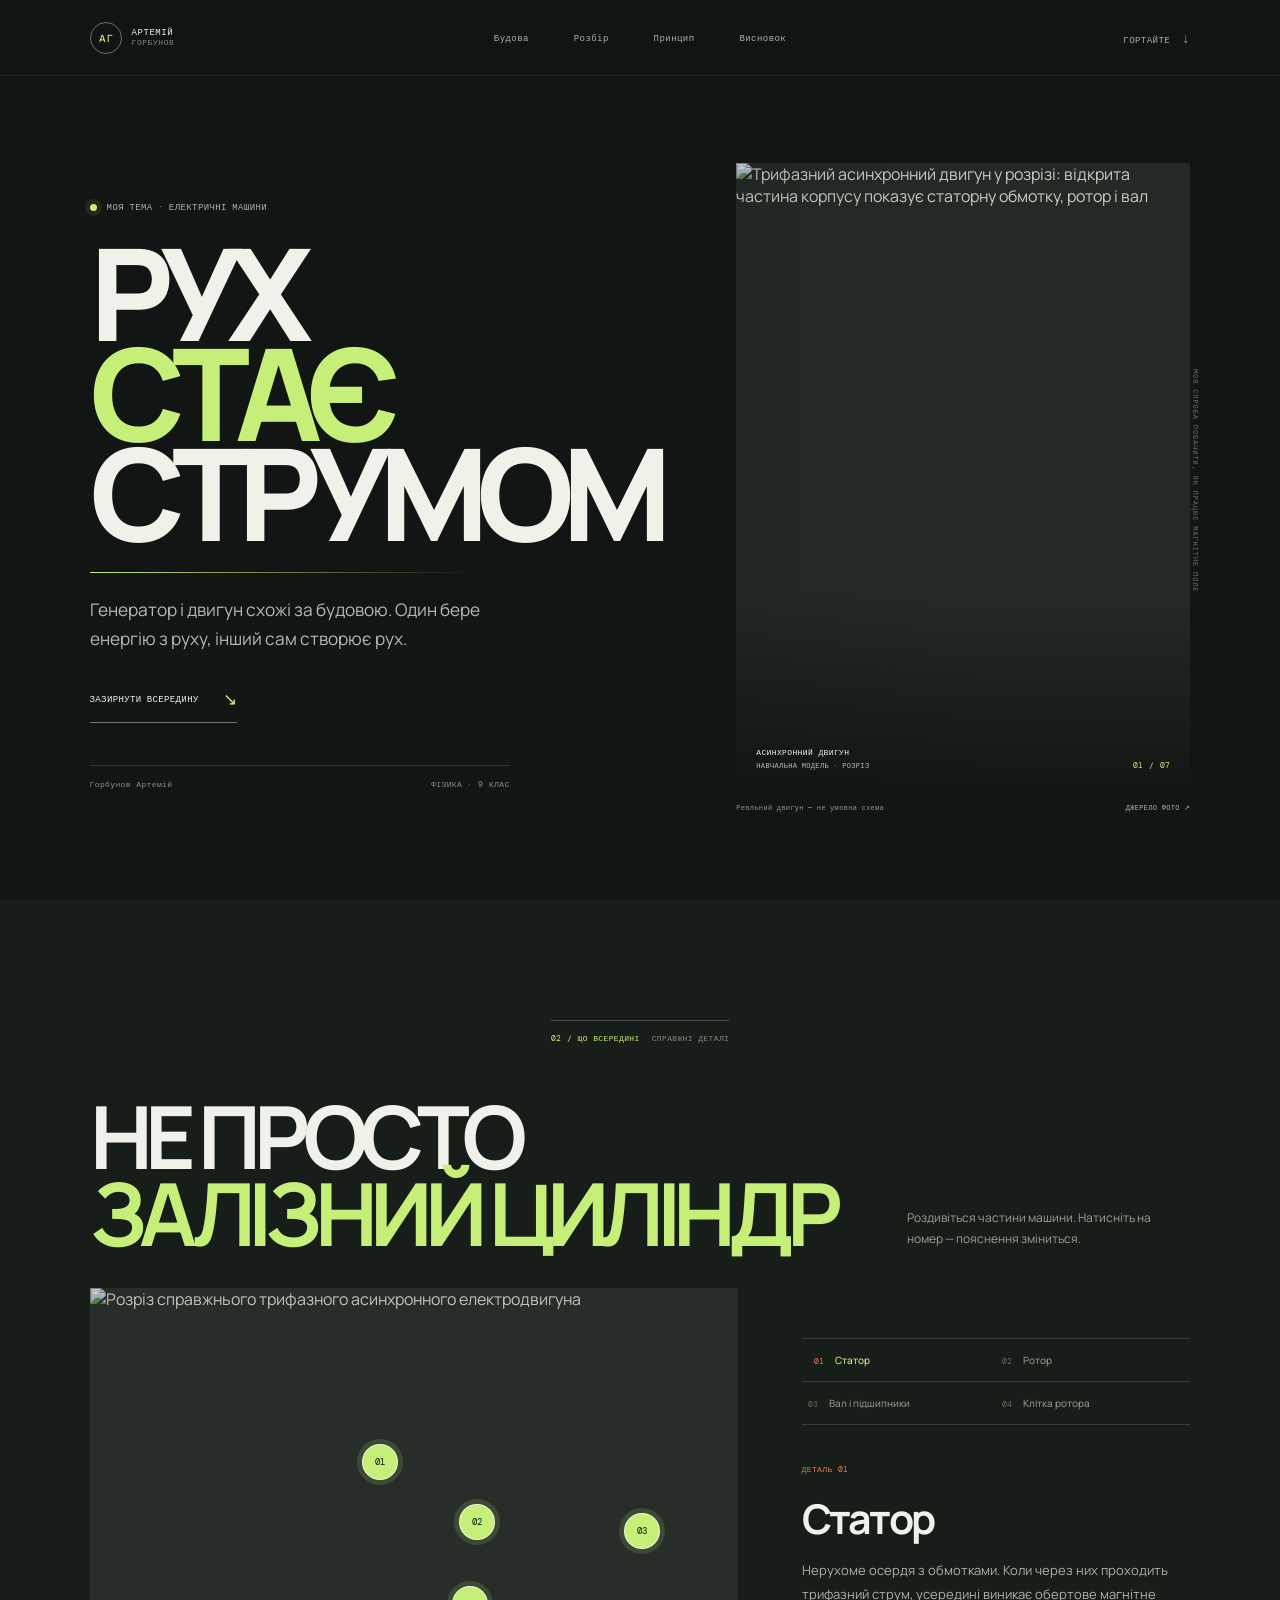
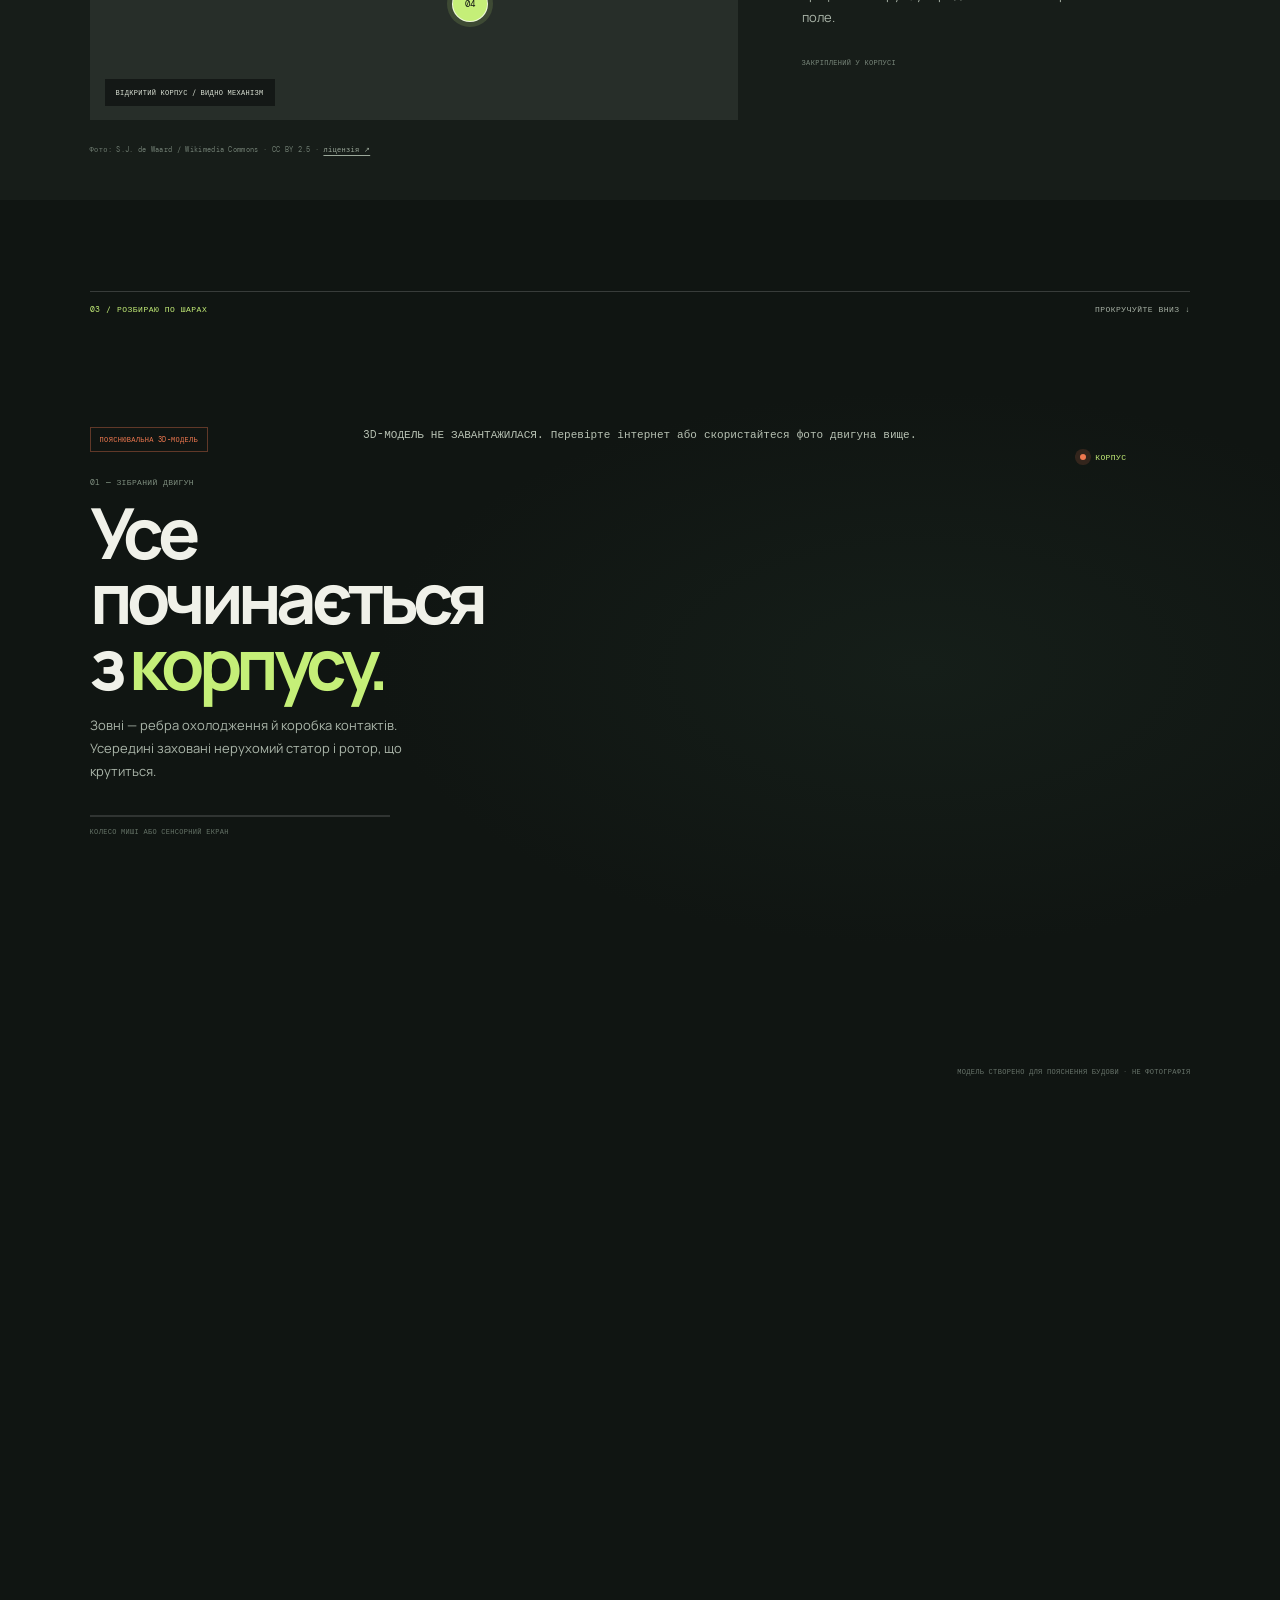
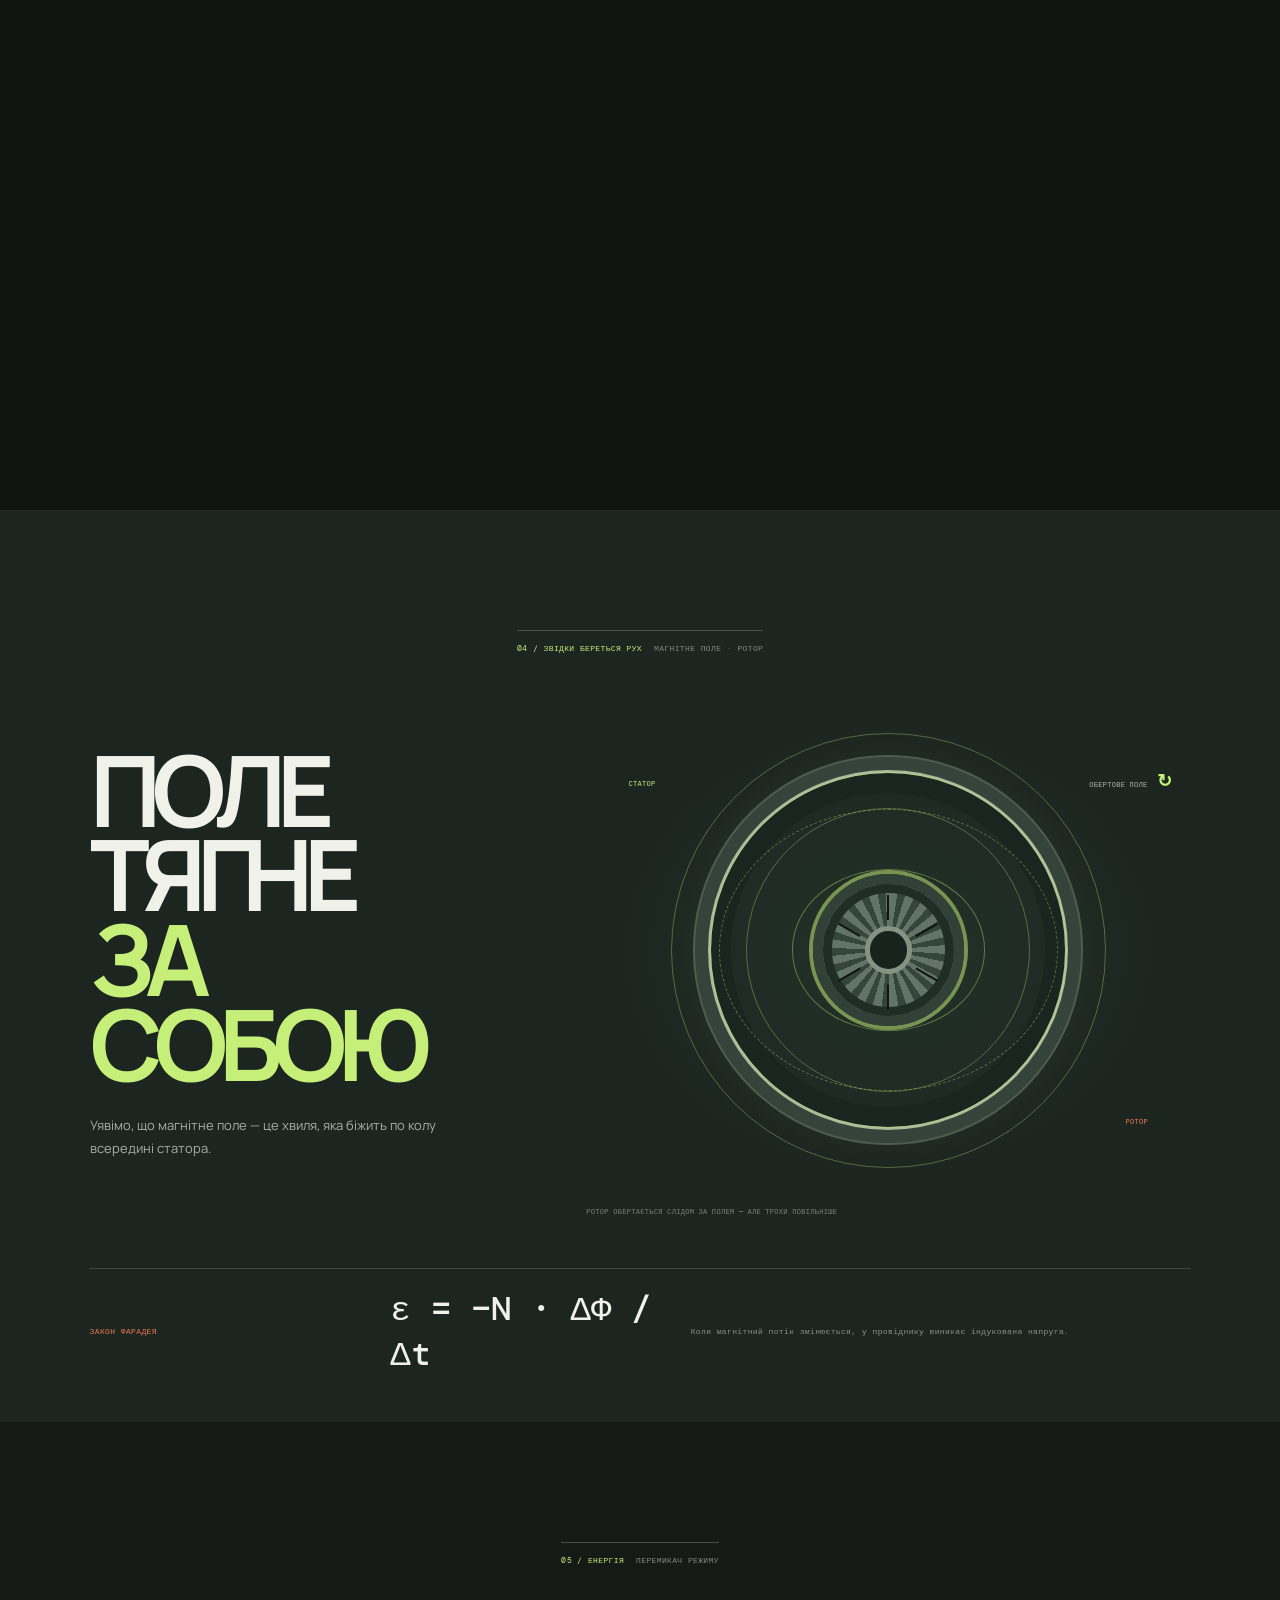
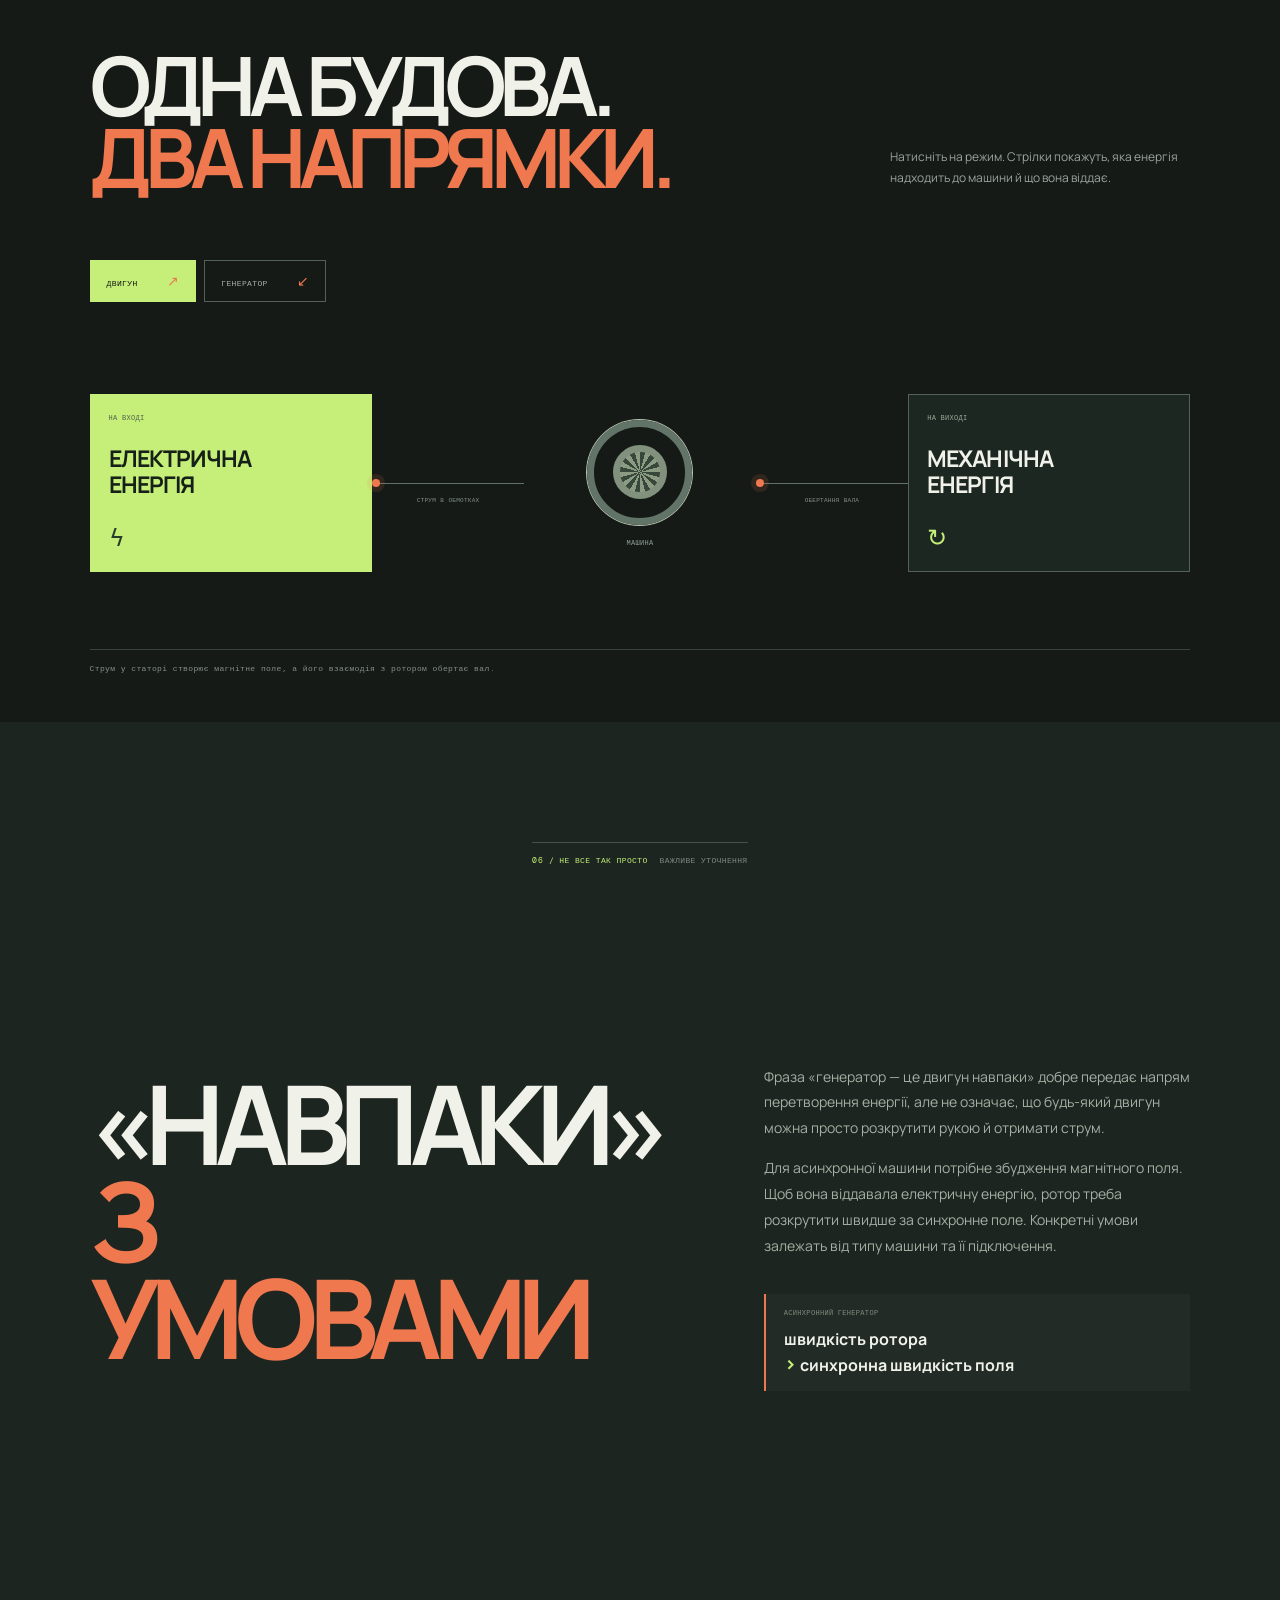
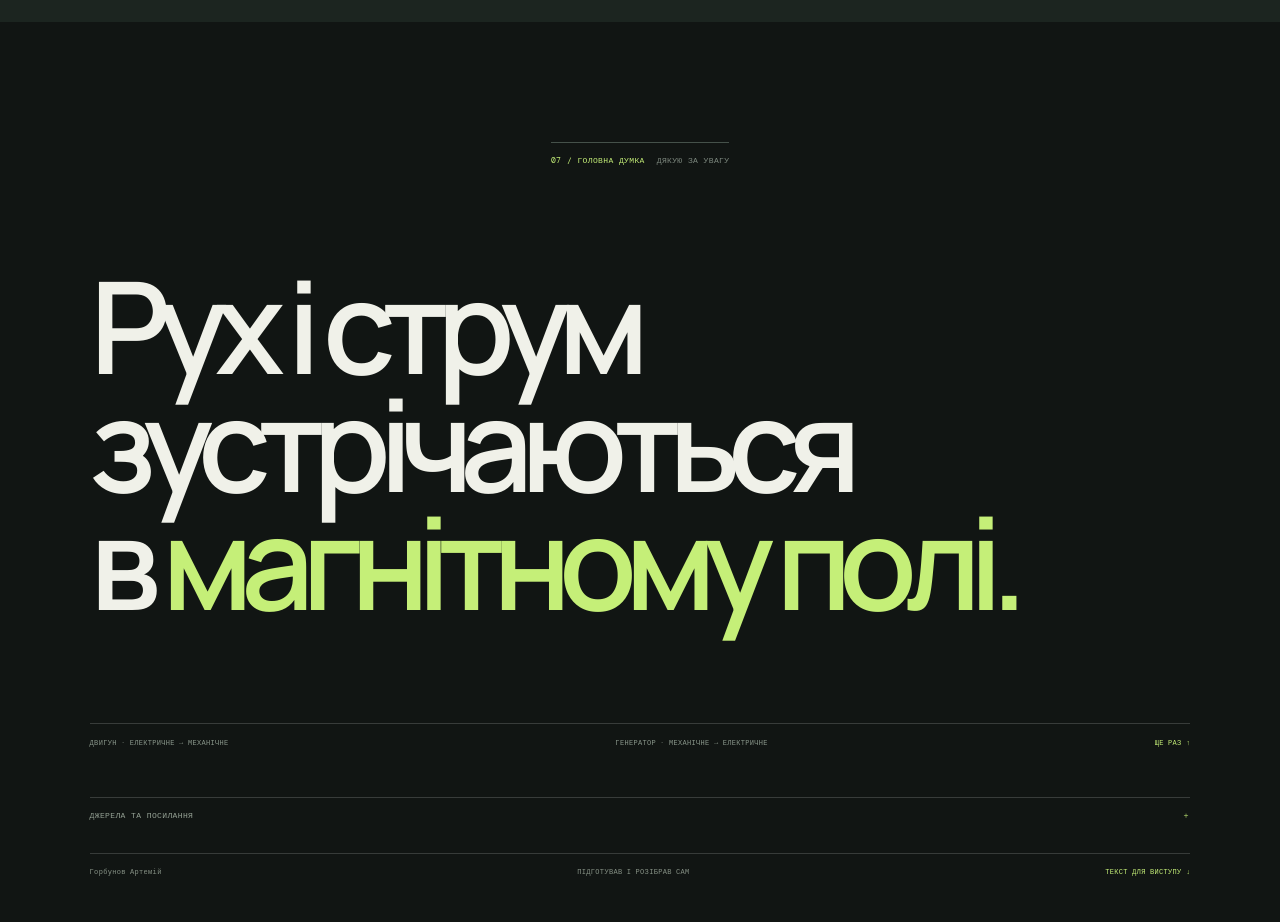
==== index.html @ 7af66929 "Add files via upload" ====
<!doctype html>
<html lang="uk">
<head>
  <meta charset="utf-8">
  <meta name="viewport" content="width=device-width, initial-scale=1">
  <meta name="theme-color" content="#111513">
  <meta name="description" content="Мій візуальний розбір електродвигуна та генератора: справжня машина в розрізі, її будова й перетворення енергії.">
  <title>Рух стає струмом — Горбунов Артемій</title>
  <link rel="preconnect" href="https://fonts.googleapis.com">
  <link rel="preconnect" href="https://fonts.gstatic.com" crossorigin>
  <link href="https://fonts.googleapis.com/css2?family=DM+Mono:wght@400;500&family=Manrope:wght@400;500;600;700;800&display=swap" rel="stylesheet">
  <link rel="stylesheet" href="css/style.css">
  <link rel="stylesheet" href="css/visual-fallback.css">
  <script defer src="https://cdn.jsdelivr.net/npm/three@0.160.0/build/three.min.js"></script>
  <script defer src="https://cdn.jsdelivr.net/npm/gsap@3.12.5/dist/gsap.min.js"></script>
  <script defer src="https://cdn.jsdelivr.net/npm/gsap@3.12.5/dist/ScrollTrigger.min.js"></script>
  <script defer src="js/app.js"></script>
</head>
<body>
  <a class="skip-link" href="#main">До змісту</a>
  <div class="read-progress" aria-hidden="true"><span id="read-progress"></span></div>
  <header class="site-header">
    <a class="signature" href="#start"><span class="signature-mark">АГ</span><span>АРТЕМІЙ<br><small>ГОРБУНОВ</small></span></a>
    <nav class="main-nav" aria-label="Навігація"><a href="#inside">Будова</a><a href="#exploded">Розбір</a><a href="#principle">Принцип</a><a href="#ending">Висновок</a></nav>
    <a class="header-jump" href="#exploded">ГОРТАЙТЕ <span>↓</span></a>
  </header>

  <main id="main">
    <section class="hero page-section" id="start">
      <div class="hero-copy">
        <p class="eyebrow"><span class="live-dot"></span> МОЯ ТЕМА · ЕЛЕКТРИЧНІ МАШИНИ</p>
        <h1>РУХ<br><em>СТАЄ</em><br>СТРУМОМ</h1>
        <div class="hero-rule"></div>
        <p class="hero-lede">Генератор і двигун схожі за будовою. Один бере енергію з руху, інший сам створює рух.</p>
        <a class="hero-cta" href="#inside"><span>Зазирнути всередину</span><b>↘</b></a>
        <div class="hero-byline"><span>Горбунов Артемій</span><span>ФІЗИКА · 9 КЛАС</span></div>
      </div>
      <figure class="hero-photo">
        <div class="hero-image-wrap"><img src="https://upload.wikimedia.org/wikipedia/commons/thumb/3/37/Cut-away_version_of_an_electric_motor_%281%29.JPG/1280px-Cut-away_version_of_an_electric_motor_%281%29.JPG" alt="Трифазний асинхронний двигун у розрізі: відкрита частина корпусу показує статорну обмотку, ротор і вал" fetchpriority="high"><span class="photo-scan"></span><span class="hero-photo-label">АСИНХРОННИЙ ДВИГУН<br><small>НАВЧАЛЬНА МОДЕЛЬ · РОЗРІЗ</small></span><span class="hero-corner">01 / 07</span></div>
        <figcaption><span>Реальний двигун — не умовна схема</span><a href="https://commons.wikimedia.org/wiki/File:Cut-away_version_of_an_electric_motor_(1).JPG" target="_blank" rel="noreferrer">ДЖЕРЕЛО ФОТО ↗</a></figcaption>
      </figure>
      <span class="hero-vertical">МОЯ СПРОБА ПОБАЧИТИ, ЯК ПРАЦЮЄ МАГНІТНЕ ПОЛЕ</span>
    </section>

    <section class="inside page-section" id="inside">
      <div class="section-top"><span>02 / ЩО ВСЕРЕДИНІ</span><span>СПРАВЖНІ ДЕТАЛІ</span></div>
      <div class="inside-intro"><h2>НЕ ПРОСТО<br><em>ЗАЛІЗНИЙ ЦИЛІНДР</em></h2><p>Роздивіться частини машини. Натисніть на номер — пояснення зміниться.</p></div>
      <div class="cutaway-layout">
        <div class="cutaway-photo"><img src="https://upload.wikimedia.org/wikipedia/commons/thumb/3/37/Cut-away_version_of_an_electric_motor_%281%29.JPG/1280px-Cut-away_version_of_an_electric_motor_%281%29.JPG" alt="Розріз справжнього трифазного асинхронного електродвигуна" loading="lazy">
          <button class="photo-point point-stator" data-part="stator" aria-label="Пояснити статор">01</button><button class="photo-point point-rotor" data-part="rotor" aria-label="Пояснити ротор">02</button><button class="photo-point point-shaft" data-part="shaft" aria-label="Пояснити вал">03</button><button class="photo-point point-cage" data-part="cage" aria-label="Пояснити клітку ротора">04</button><span class="cutaway-stamp">ВІДКРИТИЙ КОРПУС / ВИДНО МЕХАНІЗМ</span>
        </div>
        <div class="part-story"><div class="part-tabs" role="tablist" aria-label="Деталі двигуна"><button class="part-tab active" role="tab" aria-selected="true" data-part="stator"><span>01</span> Статор</button><button class="part-tab" role="tab" aria-selected="false" data-part="rotor"><span>02</span> Ротор</button><button class="part-tab" role="tab" aria-selected="false" data-part="shaft"><span>03</span> Вал і підшипники</button><button class="part-tab" role="tab" aria-selected="false" data-part="cage"><span>04</span> Клітка ротора</button></div>
          <article class="part-description" aria-live="polite"><span id="part-number">ДЕТАЛЬ 01</span><h3 id="part-title">Статор</h3><p id="part-copy">Нерухоме осердя з обмотками. Коли через них проходить трифазний струм, усередині виникає обертове магнітне поле.</p><small id="part-note">ЗАКРІПЛЕНИЙ У КОРПУСІ</small></article>
        </div>
      </div>
      <p class="photo-attribution">Фото: S.J. de Waard / Wikimedia Commons · CC BY 2.5 · <a href="https://creativecommons.org/licenses/by/2.5/" target="_blank" rel="noreferrer">ліцензія ↗</a></p>
    </section>

    <section class="exploded-scroll" id="exploded" aria-label="Прокручуйте, щоб побачити двигун у розібраному вигляді">
      <div class="exploded-sticky">
        <canvas id="motor-canvas" aria-label="Тривимірна пояснювальна модель двигуна: деталі розходяться під час прокручування"></canvas>
        <div class="exploded-top"><span>03 / РОЗБИРАЮ ПО ШАРАХ</span><span>ПРОКРУЧУЙТЕ ВНИЗ ↓</span></div>
        <div class="exploded-copy"><span class="model-tag">ПОЯСНЮВАЛЬНА 3D-МОДЕЛЬ</span><p class="part-counter" id="exploded-count">01 — ЗІБРАНИЙ ДВИГУН</p><h2 id="exploded-title">Усе починається<br>з <em>корпусу.</em></h2><p id="exploded-text">Зовні — ребра охолодження й коробка контактів. Усередині заховані нерухомий статор і ротор, що крутиться.</p><div class="exploded-progress"><span id="exploded-progress"></span></div><div class="exploded-hint">КОЛЕСО МИШІ АБО СЕНСОРНИЙ ЕКРАН</div></div>
        <div class="model-label" id="model-label"><i></i><span>КОРПУС</span></div>
        <div class="model-credit">МОДЕЛЬ СТВОРЕНО ДЛЯ ПОЯСНЕННЯ БУДОВИ · НЕ ФОТОГРАФІЯ</div>
        <div class="webgl-fallback" id="webgl-fallback">3D-МОДЕЛЬ НЕ ЗАВАНТАЖИЛАСЯ. Перевірте інтернет або скористайтеся фото двигуна вище.</div>
      </div>
    </section>

    <section class="principle page-section" id="principle">
      <div class="section-top"><span>04 / ЗВІДКИ БЕРЕТЬСЯ РУХ</span><span>МАГНІТНЕ ПОЛЕ · РОТОР</span></div>
      <div class="principle-grid"><div class="principle-title"><h2>ПОЛЕ<br>ТЯГНЕ<br><em>ЗА СОБОЮ</em></h2><p>Уявімо, що магнітне поле — це хвиля, яка біжить по колу всередині статора.</p></div><div class="principle-visual"><div class="magnetic-stage"><div class="magnetic-orbit orbit-a"></div><div class="magnetic-orbit orbit-b"></div><div class="magnetic-orbit orbit-c"></div><div class="stator-bands"></div><div class="rotor-disc"><i></i><i></i><i></i><i></i><i></i><i></i></div><span class="field-arrow">ОБЕРТОВЕ ПОЛЕ <b>↻</b></span><span class="field-label">СТАТОР</span><span class="rotor-label">РОТОР</span></div><p class="visual-caption">РОТОР ОБЕРТАЄТЬСЯ СЛІДОМ ЗА ПОЛЕМ — АЛЕ ТРОХИ ПОВІЛЬНІШЕ</p></div></div>
      <div class="law-strip"><span>ЗАКОН ФАРАДЕЯ</span><strong>ε = −N · ΔΦ / Δt</strong><p>Коли магнітний потік змінюється, у провіднику виникає індукована напруга.</p></div>
    </section>

    <section class="energy page-section" id="energy">
      <div class="section-top"><span>05 / ЕНЕРГІЯ</span><span>ПЕРЕМИКАЧ РЕЖИМУ</span></div>
      <div class="energy-head"><h2>ОДНА БУДОВА.<br><em>ДВА НАПРЯМКИ.</em></h2><p>Натисніть на режим. Стрілки покажуть, яка енергія надходить до машини й що вона віддає.</p></div>
      <div class="mode-switch" role="group" aria-label="Оберіть режим"><button class="mode-button active" data-mode="motor" aria-pressed="true">ДВИГУН <span>↗</span></button><button class="mode-button" data-mode="generator" aria-pressed="false">ГЕНЕРАТОР <span>↙</span></button></div>
      <div class="energy-diagram" data-mode="motor"><div class="energy-node input-node"><span>НА ВХОДІ</span><strong id="input-energy">ЕЛЕКТРИЧНА<br>ЕНЕРГІЯ</strong><b id="input-icon">ϟ</b></div><div class="energy-flow"><i></i><small id="input-flow-label">СТРУМ В ОБМОТКАХ</small></div><div class="machine-node"><div class="machine-ring"><div class="machine-rotor"></div></div><span>МАШИНА</span></div><div class="energy-flow"><i></i><small id="output-flow-label">ОБЕРТАННЯ ВАЛА</small></div><div class="energy-node output-node"><span>НА ВИХОДІ</span><strong id="output-energy">МЕХАНІЧНА<br>ЕНЕРГІЯ</strong><b id="output-icon">↻</b></div></div>
      <p class="energy-note" id="energy-note">Струм у статорі створює магнітне поле, а його взаємодія з ротором обертає вал.</p>
    </section>

    <section class="conditions page-section" id="conditions">
      <div class="section-top"><span>06 / НЕ ВСЕ ТАК ПРОСТО</span><span>ВАЖЛИВЕ УТОЧНЕННЯ</span></div>
      <div class="conditions-grid"><h2>«НАВПАКИ»<br><em>З УМОВАМИ</em></h2><div><p>Фраза «генератор — це двигун навпаки» добре передає напрям перетворення енергії, але не означає, що будь-який двигун можна просто розкрутити рукою й отримати струм.</p><p>Для асинхронної машини потрібне збудження магнітного поля. Щоб вона віддавала електричну енергію, ротор треба розкрутити швидше за синхронне поле. Конкретні умови залежать від типу машини та її підключення.</p><div class="condition-callout"><span>АСИНХРОННИЙ ГЕНЕРАТОР</span><strong>швидкість ротора<br><b>&gt;</b> синхронна швидкість поля</strong></div></div></div>
    </section>

    <section class="ending page-section" id="ending">
      <div class="section-top"><span>07 / ГОЛОВНА ДУМКА</span><span>ДЯКУЮ ЗА УВАГУ</span></div>
      <p class="ending-statement">Рух і струм<br>зустрічаються<br>в <em>магнітному полі.</em></p>
      <div class="ending-bottom"><span>ДВИГУН · ЕЛЕКТРИЧНЕ → МЕХАНІЧНЕ</span><span>ГЕНЕРАТОР · МЕХАНІЧНЕ → ЕЛЕКТРИЧНЕ</span><a href="#start">ЩЕ РАЗ ↑</a></div>
      <div class="source-drawer"><details><summary>ДЖЕРЕЛА ТА ПОСИЛАННЯ</summary><div class="source-links"><a href="https://commons.wikimedia.org/wiki/File:Cut-away_version_of_an_electric_motor_(1).JPG" target="_blank" rel="noreferrer">Фото двигуна · S.J. de Waard · Wikimedia Commons ↗</a><a href="https://uahistory.co/pidruchniki/zasekina-physics-9-class-2022-deep-level-reissue/20.php" target="_blank" rel="noreferrer">Підручник фізики 9 клас · електромагнітна індукція ↗</a><a href="https://elprivod.nmu.org.ua/ua/entrant/electricmotor.php" target="_blank" rel="noreferrer">НТУ «Дніпровська політехніка» · електродвигун ↗</a><a href="https://rn.k.com.ua/114218" target="_blank" rel="noreferrer">QR-адреса з навчального аркуша ↗</a></div></details></div>
      <footer><span>Горбунов Артемій</span><span>ПІДГОТУВАВ І РОЗІБРАВ САМ</span><a href="Текст-для-захисту.txt" download>ТЕКСТ ДЛЯ ВИСТУПУ ↓</a></footer>
    </section>
  </main>
</body>
</html>
---- css/style.css ----
@charset "UTF-8";
:root{--bg:#111513;--bg2:#171d19;--panel:#202823;--line:#45514a;--white:#f0f1e9;--soft:#bac1b7;--muted:#7f8a80;--mint:#c5ef78;--orange:#ef784f;--mono:"DM Mono",Consolas,monospace;--sans:Manrope,Arial,sans-serif;--gutter:clamp(22px,7vw,112px);--head:76px;--max:1480px}*{box-sizing:border-box}html{scroll-behavior:smooth;scroll-padding-top:var(--head);background:var(--bg)}body{margin:0;background:var(--bg);color:var(--white);font-family:var(--sans);-webkit-font-smoothing:antialiased}a{color:inherit}button{font:inherit}::selection{background:var(--mint);color:var(--bg)}.skip-link{position:fixed;z-index:80;top:-60px;left:14px;background:var(--mint);color:var(--bg);padding:12px}.skip-link:focus{top:12px}.read-progress{height:2px;position:fixed;z-index:90;inset:0 0 auto}.read-progress span{display:block;width:0;height:100%;background:var(--mint)}.site-header{height:var(--head);position:fixed;z-index:70;inset:0 0 auto;display:grid;grid-template-columns:1fr 2fr 1fr;align-items:center;padding:0 var(--gutter);background:#111513d9;border-bottom:1px solid #ffffff12;backdrop-filter:blur(18px)}.signature{display:flex;align-items:center;gap:10px;text-decoration:none;font:500 9px/1.1 var(--mono);letter-spacing:.06em}.signature-mark{width:32px;height:32px;display:grid;place-items:center;border:1px solid #657267;border-radius:50%;font:600 10px var(--sans);color:var(--mint)}.signature small{color:var(--muted);font-size:8px}.main-nav{display:flex;justify-content:center;gap:clamp(18px,3.5vw,48px)}.main-nav a,.header-jump{font:9px var(--mono);text-decoration:none;color:#aab2a8;letter-spacing:.05em;transition:color .22s}.main-nav a:hover,.main-nav a.current,.header-jump:hover{color:var(--mint)}.header-jump{text-align:right}.header-jump span{color:var(--orange);font-size:14px;margin-left:6px}.page-section{position:relative;min-height:100svh;padding:calc(var(--head) + 44px) var(--gutter) 46px;overflow:hidden}.hero{max-width:var(--max);margin:auto;min-height:100svh;display:grid;grid-template-columns:.82fr 1.18fr;gap:6vw;align-items:center;padding-top:calc(var(--head) + 45px)}.hero-copy{position:relative;z-index:2;padding-top:15px}.eyebrow,.section-top,.hero-byline,.hero-vertical,.hero-image-wrap .hero-photo-label,.hero-image-wrap .hero-corner,.hero-photo figcaption,.part-description>span,.part-description small,.cutaway-stamp,.photo-attribution,.model-tag,.part-counter,.exploded-hint,.model-credit,.field-label,.rotor-label,.field-arrow,.visual-caption,.law-strip>span,.law-strip p,.mode-button,.energy-node>span,.energy-flow small,.machine-node>span,.energy-note,.condition-callout>span,.ending-bottom,.source-drawer summary,.source-links,.ending footer{font-family:var(--mono);letter-spacing:.045em}.eyebrow{display:flex;align-items:center;gap:10px;color:#a9b2a7;font-size:9px;margin:0 0 30px}.live-dot{width:7px;height:7px;background:var(--mint);border-radius:50%;box-shadow:0 0 0 5px #c5ef7817;animation:pulse 2.5s ease-in-out infinite}h1{font-size:clamp(68px,10vw,154px);line-height:.78;letter-spacing:-.095em;font-weight:800;margin:0 0 29px}h1 em{font-style:normal;color:var(--mint)}.hero-rule{height:1px;background:linear-gradient(90deg,var(--mint),#c5ef7800);width:min(100%,385px);transform-origin:left;animation:draw 1.2s .3s both}.hero-lede{max-width:390px;color:#b3bbb1;font-size:clamp(15px,1.35vw,19px);line-height:1.7;margin:22px 0}.hero-cta{display:inline-flex;align-items:center;gap:24px;text-decoration:none;color:var(--white);padding:12px 0;border-bottom:1px solid #6b776c;font:9px var(--mono);text-transform:uppercase;letter-spacing:.04em}.hero-cta b{font-size:17px;color:var(--mint);font-weight:400;transition:transform .2s}.hero-cta:hover b{transform:translate(3px,3px)}.hero-byline{border-top:1px solid #ffffff22;padding-top:13px;margin-top:42px;display:flex;justify-content:space-between;max-width:420px;color:#879288;font-size:8px}.hero-photo{margin:0;position:relative;align-self:center}.hero-image-wrap{height:min(70vh,690px);min-height:400px;position:relative;overflow:hidden;background:#232a26}.hero-image-wrap:after{content:"";position:absolute;inset:0;pointer-events:none;background:linear-gradient(0deg,#1115138c,transparent 32%),linear-gradient(90deg,#11151313,transparent 55%);mix-blend-mode:multiply}.hero-image-wrap img{width:100%;height:100%;display:block;object-fit:cover;object-position:center;filter:brightness(.82) saturate(.72) contrast(1.06);transition:transform 1.2s cubic-bezier(.15,.65,.25,1),filter .8s}.hero-photo:hover img{transform:scale(1.035);filter:brightness(.9) saturate(.85) contrast(1.04)}.photo-scan{position:absolute;z-index:1;top:-10%;left:0;width:100%;height:1px;background:var(--mint);box-shadow:0 0 20px 3px #c5ef7850;opacity:.5;animation:scan 8s ease-in-out infinite}.hero-image-wrap .hero-photo-label,.hero-image-wrap .hero-corner{position:absolute;z-index:2;bottom:20px;font-size:8px;line-height:1.7;color:var(--white)}.hero-image-wrap .hero-photo-label{left:20px}.hero-photo-label small{font-size:7px;color:#b4beb3}.hero-image-wrap .hero-corner{right:20px;color:var(--mint)}.hero-photo figcaption{display:flex;justify-content:space-between;gap:10px;padding-top:10px;font-size:7px;color:#89948a}.hero-photo figcaption a{color:#aab5aa;text-decoration:none}.hero-photo figcaption a:hover{color:var(--mint)}.hero-vertical{position:absolute;right:calc(var(--gutter) - 10px);top:41%;writing-mode:vertical-rl;color:#657068;font-size:7px;letter-spacing:.13em}
.section-top{max-width:var(--max);margin:0 auto;border-top:1px solid var(--line);padding-top:12px;display:flex;justify-content:space-between;gap:12px;color:var(--mint);font-size:8px}.section-top span:last-child{color:var(--muted)}.inside{background:var(--bg2);display:flex;flex-direction:column;justify-content:space-between}.inside-intro{width:100%;max-width:var(--max);margin:6vh auto 4vh;display:flex;align-items:end;justify-content:space-between;gap:30px}.inside-intro h2,.energy-head h2,.conditions h2{font-size:clamp(42px,6.8vw,96px);line-height:.88;letter-spacing:-.085em;margin:0}.inside-intro h2 em,.energy-head h2 em,.conditions h2 em{font-style:normal;color:var(--mint)}.inside-intro>p{max-width:250px;color:#98a398;font-size:12px;line-height:1.7;margin:0 3% 2px 0}.cutaway-layout{width:100%;max-width:var(--max);margin:0 auto;display:grid;grid-template-columns:1.25fr .75fr;gap:5vw;align-items:center}.cutaway-photo{aspect-ratio:1.5/1;position:relative;overflow:hidden;background:#272e29}.cutaway-photo img{width:100%;height:100%;display:block;object-fit:cover;filter:brightness(.78) saturate(.68) contrast(1.08)}.photo-point{position:absolute;width:36px;height:36px;border-radius:50%;border:1px solid #ffffffba;color:var(--bg);background:var(--mint);font:9px var(--mono);cursor:pointer;box-shadow:0 0 0 5px #c5ef7825;transition:transform .2s,background .2s,color .2s}.photo-point:hover,.photo-point:focus-visible,.photo-point.selected{transform:scale(1.18);background:var(--orange);color:#fff}.point-stator{left:42%;top:36%}.point-rotor{left:57%;top:50%}.point-shaft{right:12%;top:52%}.point-cage{left:56%;top:69%}.cutaway-stamp{position:absolute;left:15px;bottom:14px;font-size:7px;background:#111513d9;color:#dce3d6;padding:9px 11px}.part-story{display:flex;flex-direction:column;gap:30px}.part-tabs{display:grid;grid-template-columns:1fr 1fr;border-top:1px solid #ffffff24}.part-tab{border:0;border-bottom:1px solid #ffffff24;text-align:left;padding:14px 6px;background:none;color:#89958a;font:500 10px var(--sans);cursor:pointer;transition:color .2s,padding .2s}.part-tab span{font:8px var(--mono);color:#626e63;padding-right:9px}.part-tab.active,.part-tab:hover{color:var(--mint);padding-left:12px}.part-tab.active span{color:var(--orange)}.part-description{min-height:180px}.part-description>span{font-size:8px;color:var(--orange)}.part-description h3{font-size:clamp(27px,3.2vw,43px);letter-spacing:-.06em;margin:13px 0}.part-description p{font-size:13px;line-height:1.8;color:#aab4a8;max-width:420px;margin:0 0 18px}.part-description small{font-size:7px;color:#78867a}.photo-attribution{max-width:var(--max);width:100%;margin:24px auto 0;color:#6f7c71;font-size:7px}.photo-attribution a{color:#9ca99b;text-underline-offset:3px}
.exploded-scroll{height:390vh;position:relative;background:#101512}.exploded-sticky{height:100svh;min-height:620px;position:sticky;top:0;overflow:hidden;background:radial-gradient(ellipse at 72% 52%,#263c303b,transparent 42%),#101512}.exploded-sticky canvas{position:absolute;inset:0;width:100%;height:100%;display:block;z-index:1}.exploded-top{position:absolute;z-index:4;top:calc(var(--head) + 15px);left:var(--gutter);right:var(--gutter);display:flex;justify-content:space-between;font:8px var(--mono);letter-spacing:.06em;color:#a6b0a4;border-top:1px solid #ffffff2b;padding-top:12px}.exploded-top span:first-child{color:var(--mint)}.exploded-copy{position:absolute;z-index:4;left:var(--gutter);top:25%;width:min(34vw,440px);pointer-events:none}.model-tag{font-size:7px;color:var(--orange);border:1px solid #ef784f5c;padding:7px 9px;display:inline-block}.part-counter{font-size:8px;color:#7e8e7f;margin:25px 0 13px}.exploded-copy h2{font-size:clamp(38px,5.5vw,80px);letter-spacing:-.08em;line-height:.93;margin:0 0 18px}.exploded-copy h2 em{font-style:normal;color:var(--mint)}.exploded-copy>p:nth-of-type(2){font-size:13px;line-height:1.75;color:#aab5a9;max-width:365px;margin:0}.exploded-progress{height:2px;width:min(300px,75%);background:#ffffff22;margin-top:32px}.exploded-progress span{display:block;width:0;height:100%;background:var(--mint)}.exploded-hint{font-size:7px;color:#657367;margin-top:10px}.model-label{position:absolute;z-index:4;right:12%;top:28%;display:flex;align-items:center;gap:9px;color:var(--mint);font:8px var(--mono);letter-spacing:.05em;transition:all .2s}.model-label i{display:block;width:6px;height:6px;border-radius:50%;background:var(--orange);box-shadow:0 0 0 5px #ef784f27}.model-credit{position:absolute;z-index:4;right:var(--gutter);bottom:24px;font-size:7px;color:#67736a}.webgl-fallback{display:none;position:absolute;z-index:5;inset:25% 10%;text-align:center;color:#b7c1b3;font:11px/1.8 var(--mono)}.webgl-fallback.show{display:block}
.principle{background:#1c2520;display:flex;flex-direction:column;justify-content:space-between}.principle-grid{max-width:var(--max);width:100%;margin:5vh auto;display:grid;grid-template-columns:.82fr 1.18fr;align-items:center;gap:6vw}.principle-title h2{font-size:clamp(48px,7.7vw,108px);line-height:.86;letter-spacing:-.09em;margin:0}.principle-title h2 em{font-style:normal;color:var(--mint)}.principle-title>p{max-width:360px;color:#a5b1a4;line-height:1.8;font-size:13px;margin-top:27px}.principle-visual{min-width:0}.magnetic-stage{height:min(56vh,520px);min-height:330px;position:relative;display:grid;place-items:center;background:radial-gradient(ellipse,#314d3b55 0%,transparent 68%)}.stator-bands{width:min(63%,360px);aspect-ratio:1;border-radius:50%;border:3px solid #a9bc9a;box-shadow:0 0 0 13px #34443a,0 0 0 15px #84967c75,0 0 50px #c5ef7812,inset 0 0 0 20px #1b2520}.stator-bands:before,.stator-bands:after{content:"";position:absolute;inset:22%;border:1px dashed #c5ef7863;border-radius:50%}.stator-bands:after{inset:34%;border-style:solid}.rotor-disc{position:absolute;width:25%;aspect-ratio:1;border-radius:50%;background:repeating-conic-gradient(#627367 0deg 9deg,#34463a 9deg 17deg);border:10px solid #314137;box-shadow:0 0 0 4px #c5ef7888,inset 0 0 0 9px #202d24;animation:rotate 6s linear infinite}.rotor-disc:before{content:"";position:absolute;inset:32%;border:5px solid #859382;border-radius:50%;background:#19231e}.rotor-disc i{position:absolute;top:8%;left:calc(50% - 1px);width:2px;height:19%;background:#101511;transform-origin:50% 230%}.rotor-disc i:nth-child(2){transform:rotate(60deg)}.rotor-disc i:nth-child(3){transform:rotate(120deg)}.rotor-disc i:nth-child(4){transform:rotate(180deg)}.rotor-disc i:nth-child(5){transform:rotate(240deg)}.rotor-disc i:nth-child(6){transform:rotate(300deg)}.magnetic-orbit{position:absolute;width:47%;aspect-ratio:1;border:1px solid #c5ef7855;border-radius:50%;animation:breathe 4s ease-in-out infinite}.orbit-b{width:59%;animation-delay:1s}.orbit-c{width:72%;animation-delay:2s}.field-arrow,.field-label,.rotor-label{position:absolute;font-size:7px;color:#abb7a7}.field-arrow{right:3%;top:14%}.field-arrow b{font-size:18px;color:var(--mint);padding-left:5px}.field-label{left:7%;top:16%;color:var(--mint)}.rotor-label{right:7%;bottom:15%;color:var(--orange)}.visual-caption{font-size:7px;color:#778477;margin-top:5px}.law-strip{max-width:var(--max);width:100%;margin:0 auto;border-top:1px solid #ffffff29;padding-top:17px;display:grid;grid-template-columns:.8fr .8fr 1.4fr;align-items:center;gap:15px}.law-strip>span{font-size:8px;color:var(--orange)}.law-strip strong{font:500 clamp(18px,2.8vw,34px) var(--mono);color:var(--white)}.law-strip p{font-size:8px;line-height:1.6;color:#879487;margin:0}
.energy{background:#151a17;display:flex;flex-direction:column;justify-content:space-between}.energy-head{max-width:var(--max);width:100%;margin:5vh auto 0;display:flex;align-items:end;justify-content:space-between;gap:4vw}.energy-head h2{font-size:clamp(42px,6.4vw,92px)}.energy-head h2 em{color:var(--orange)}.energy-head>p{max-width:300px;color:#9aa69a;font-size:12px;line-height:1.8;margin:0 0 4px}.mode-switch{max-width:var(--max);width:100%;margin:28px auto 0;display:flex;gap:8px}.mode-button{padding:11px 16px;border:1px solid #536056;background:transparent;color:#a5b0a4;font-size:8px;cursor:pointer;transition:background .2s,color .2s,border-color .2s}.mode-button span{font-size:14px;margin-left:24px;color:var(--orange)}.mode-button.active,.mode-button:hover{background:var(--mint);border-color:var(--mint);color:var(--bg)}.energy-diagram{max-width:var(--max);width:100%;margin:30px auto 0;display:grid;grid-template-columns:1fr .54fr .82fr .54fr 1fr;align-items:center;min-height:225px}.energy-node{height:178px;padding:18px;display:flex;flex-direction:column;justify-content:space-between;border:1px solid #566158;background:#1d2721;transition:background .35s,color .35s}.energy-node>span{font-size:7px;color:#9aa79a}.energy-node>strong{font-size:clamp(14px,1.8vw,23px);line-height:1.12;letter-spacing:-.04em}.energy-node>b{font:24px var(--mono);color:var(--mint)}.input-node{background:var(--mint);color:#162018;border-color:var(--mint)}.input-node>span{color:#51624c}.input-node>b{color:#273c2d}.energy-flow{position:relative;height:48px;display:flex;align-items:center;justify-content:center}.energy-flow:before{content:"";height:1px;position:absolute;inset:50% 0 auto;background:#637266}.energy-flow i{position:absolute;z-index:1;left:0;width:8px;height:8px;background:var(--orange);border-radius:50%;box-shadow:0 0 0 5px #ef784f20;animation:flow 2s linear infinite}.energy-flow small{position:absolute;top:calc(50% + 13px);white-space:nowrap;color:#849186;font-size:6px}.machine-node{display:flex;align-items:center;flex-direction:column;gap:13px;color:#92a093;font:7px var(--mono)}.machine-ring{width:105px;height:105px;border-radius:50%;border:7px solid #627467;display:grid;place-items:center;box-shadow:0 0 0 1px #b6c2ad}.machine-rotor{width:54px;height:54px;border-radius:50%;border:7px solid #81917e;background:repeating-conic-gradient(#36483a 0deg 15deg,#8d9a84 15deg 30deg);animation:rotate 2.5s linear infinite}.energy-diagram[data-mode="generator"] .input-node{background:#1d2721;border-color:#566158;color:var(--white)}.energy-diagram[data-mode="generator"] .input-node>span{color:#9aa79a}.energy-diagram[data-mode="generator"] .input-node>b{color:var(--orange)}.energy-diagram[data-mode="generator"] .output-node{background:var(--mint);border-color:var(--mint);color:#162018}.energy-diagram[data-mode="generator"] .output-node>span{color:#51624c}.energy-diagram[data-mode="generator"] .output-node>b{color:#273c2d}.energy-diagram[data-mode="generator"] .energy-flow i{animation-direction:reverse}.energy-diagram[data-mode="generator"] .machine-rotor{animation-direction:reverse}.energy-note{max-width:var(--max);width:100%;margin:15px auto 0;border-top:1px solid #38443b;padding-top:12px;color:#839083;font-size:8px;line-height:1.7}.conditions{background:#1c2520;display:flex;flex-direction:column;justify-content:space-between}.conditions-grid{max-width:var(--max);width:100%;margin:auto;display:grid;grid-template-columns:1fr 1fr;gap:8vw;align-items:center}.conditions h2{font-size:clamp(56px,8.6vw,124px)}.conditions h2 em{color:var(--orange)}.conditions-grid>div>p{font-size:14px;line-height:1.85;color:#a5b0a4}.condition-callout{margin-top:35px;padding:14px 18px;border-left:2px solid var(--orange);background:#ffffff07}.condition-callout>span{display:block;color:#7e8a7d;font-size:7px;margin-bottom:11px}.condition-callout strong{font-size:16px;line-height:1.35}.condition-callout b{color:var(--mint);font-size:20px}.ending{background:#111513;display:flex;flex-direction:column;justify-content:space-between}.ending-statement{max-width:var(--max);width:100%;margin:auto;font-size:clamp(54px,10vw,144px);line-height:.92;letter-spacing:-.095em;font-weight:600}.ending-statement em{font-style:normal;color:var(--mint)}.ending-bottom{display:flex;justify-content:space-between;gap:18px;border-top:1px solid #ffffff2a;padding-top:14px;color:#89968a;font-size:7px}.ending-bottom a{text-decoration:none;color:var(--mint)}.source-drawer{width:100%;max-width:var(--max);margin:50px auto 0}.source-drawer details{border-top:1px solid #ffffff2a;padding-top:12px}.source-drawer summary{list-style:none;cursor:pointer;color:#96a295;font-size:8px}.source-drawer summary::-webkit-details-marker{display:none}.source-drawer summary:after{content:"＋";float:right;color:var(--mint)}.source-drawer details[open] summary:after{content:"−"}.source-links{display:grid;grid-template-columns:1fr 1fr;gap:12px 28px;margin:18px 0 10px}.source-links a{font-size:8px;color:#9aa699;text-decoration:none}.source-links a:hover{color:var(--mint)}.ending footer{display:flex;justify-content:space-between;gap:16px;border-top:1px solid #ffffff29;margin-top:32px;padding-top:13px;color:#879286;font-size:7px}.ending footer a{color:var(--mint);text-decoration:none}
:focus-visible{outline:2px solid var(--mint);outline-offset:4px}@keyframes pulse{50%{box-shadow:0 0 0 9px #c5ef7800}}@keyframes draw{from{transform:scaleX(0)}to{transform:scaleX(1)}}@keyframes scan{0%,100%{top:-2%}50%{top:100%}}@keyframes rotate{to{transform:rotate(360deg)}}@keyframes breathe{0%,100%{opacity:.25;transform:scale(.96)}50%{opacity:.85;transform:scale(1.04)}}@keyframes flow{0%{left:0}100%{left:calc(100% - 8px)}}
@media(max-width:980px){:root{--head:68px}.site-header{grid-template-columns:1fr auto}.main-nav{display:none}.hero{grid-template-columns:.9fr 1.1fr;gap:4vw}.hero-vertical{display:none}.cutaway-layout{gap:4vw}.inside-intro{margin:4vh auto}.exploded-copy{width:36vw}.energy-node{padding:13px;height:158px}.machine-ring{width:88px;height:88px}.principle-grid{gap:3vw}}
@media(max-width:680px){:root{--head:104px;--gutter:22px}.site-header{height:var(--head);padding-top:9px;align-items:start}.signature{align-self:start}.header-jump{align-self:start;padding-top:9px;font-size:8px}.main-nav{display:flex;position:absolute;bottom:0;left:0;right:0;justify-content:flex-start;overflow-x:auto;scrollbar-width:none;white-space:nowrap;padding:0 var(--gutter) 11px;gap:24px}.main-nav::-webkit-scrollbar{display:none}.main-nav a{font-size:8px}.page-section{padding-top:calc(var(--head) + 28px);padding-bottom:30px;min-height:auto}.hero{min-height:auto;display:flex;flex-direction:column;align-items:stretch;gap:30px;padding-top:calc(var(--head) + 38px)}.eyebrow{font-size:7px;margin-bottom:25px}h1{font-size:clamp(67px,18vw,110px);margin-bottom:25px}.hero-lede{font-size:14px;max-width:390px}.hero-byline{margin-top:26px}.hero-image-wrap{height:auto;min-height:0;aspect-ratio:1.08/1}.hero-photo figcaption{font-size:6px}.hero-image-wrap .hero-photo-label{left:12px;bottom:12px;font-size:7px}.hero-image-wrap .hero-corner{right:12px;bottom:12px}.section-top{font-size:7px}.inside-intro{margin:35px auto 22px;display:block}.inside-intro h2,.energy-head h2{font-size:clamp(42px,12vw,70px)}.inside-intro>p{font-size:11px;margin-top:15px}.cutaway-layout{grid-template-columns:1fr;gap:22px}.cutaway-photo{aspect-ratio:1.08/1}.photo-point{width:32px;height:32px;font-size:8px}.part-story{gap:18px}.part-tabs{grid-template-columns:1fr 1fr}.part-tab{font-size:9px;padding:12px 2px}.part-description{min-height:0}.part-description h3{font-size:28px}.part-description p{font-size:12px}.photo-attribution{font-size:6px}.exploded-scroll{height:300vh}.exploded-sticky{height:100svh;min-height:650px}.exploded-sticky canvas{inset:22% 0 2%;height:78%;width:100%}.exploded-top{top:calc(var(--head) + 12px);font-size:7px}.exploded-copy{left:var(--gutter);top:19%;width:calc(100% - 2 * var(--gutter));pointer-events:none}.model-tag{font-size:6px;padding:6px}.part-counter{font-size:7px;margin:14px 0 8px}.exploded-copy h2{font-size:clamp(34px,9vw,52px);margin-bottom:10px}.exploded-copy>p:nth-of-type(2){font-size:10px;line-height:1.55;max-width:300px}.exploded-progress{margin-top:16px;width:45%}.exploded-hint{font-size:6px;margin-top:7px}.model-label{right:8%;top:60%;font-size:7px}.model-credit{right:var(--gutter);bottom:12px;font-size:6px}.principle{min-height:100svh}.principle-grid{grid-template-columns:1fr;gap:6px;margin:34px auto 20px}.principle-title h2{font-size:clamp(48px,13vw,78px)}.principle-title>p{margin:15px 0 0;font-size:11px;max-width:430px}.magnetic-stage{height:340px;min-height:280px}.stator-bands{width:min(66vw,280px)}.rotor-disc{width:27%;border-width:7px}.rotor-disc:before{border-width:4px}.field-label{left:1%;top:10%}.rotor-label{right:2%;bottom:10%}.field-arrow{right:0;top:8%;font-size:6px}.law-strip{grid-template-columns:1fr auto;gap:8px}.law-strip>span{font-size:7px}.law-strip strong{font-size:19px}.law-strip p{grid-column:1/-1;font-size:7px}.energy{min-height:100svh}.energy-head{display:block;margin:34px auto 0}.energy-head>p{font-size:11px;margin-top:14px}.mode-switch{margin-top:20px}.mode-button{flex:1;padding:10px;font-size:7px}.mode-button span{margin-left:8px}.energy-diagram{grid-template-columns:1fr;gap:7px;margin-top:18px}.energy-node{height:auto;min-height:75px;display:grid;grid-template-columns:1fr auto;padding:10px 14px;gap:4px}.energy-node>span{grid-column:1/-1;font-size:6px}.energy-node>strong{font-size:16px}.energy-node>b{grid-column:2;grid-row:2;font-size:21px}.energy-flow{height:20px}.energy-flow:before{height:100%;width:1px;inset:0 auto 0 50%}.energy-flow i{left:calc(50% - 4px);animation-name:flow-down}.energy-flow small{top:50%;left:calc(50% + 13px);transform:translateY(-50%);font-size:6px}.machine-node{flex-direction:row;justify-content:center;gap:10px}.machine-ring{width:44px;height:44px;border-width:4px}.machine-rotor{width:24px;height:24px;border-width:4px}.machine-node>span{font-size:6px}.energy-note{font-size:7px;margin-top:13px}.conditions{min-height:100svh}.conditions-grid{grid-template-columns:1fr;gap:20px;margin:38px auto}.conditions h2{font-size:clamp(55px,15vw,90px)}.conditions-grid>div>p{font-size:12px;margin:0 0 14px}.condition-callout{margin-top:22px}.condition-callout strong{font-size:14px}.ending{min-height:100svh}.ending-statement{font-size:clamp(52px,13vw,84px)}.ending-bottom{flex-direction:column;gap:9px;font-size:6px}.source-drawer{margin-top:40px}.source-links{grid-template-columns:1fr;gap:12px}.source-links a{font-size:7px}.ending footer{flex-wrap:wrap;font-size:6px}.ending footer span:nth-child(2){order:3;width:100%}}
@media(max-width:360px){.header-jump{font-size:7px}.main-nav{gap:17px}.main-nav a{font-size:7px}.hero-image-wrap{aspect-ratio:1/1}.part-tab{font-size:8px}.exploded-copy h2{font-size:34px}.model-label{font-size:6px}}
@keyframes flow-down{0%{top:0;left:calc(50% - 4px)}100%{top:calc(100% - 8px);left:calc(50% - 4px)}}
@media(prefers-reduced-motion:reduce){*,*::before,*::after{scroll-behavior:auto!important;animation-duration:.01ms!important;animation-iteration-count:1!important;transition-duration:.01ms!important}.exploded-scroll{height:120vh}.exploded-sticky{position:sticky}}
---- css/visual-fallback.css ----
.hero-image-wrap.image-offline::before,.cutaway-photo.image-offline::before{content:"ФОТО ДВИГУНА В РОЗРІЗІ\A ЗАВАНТАЖУЄТЬСЯ З WIKIMEDIA COMMONS\A ПЕРЕВІРТЕ ПІДКЛЮЧЕННЯ ДО ІНТЕРНЕТУ";white-space:pre;position:absolute;z-index:3;inset:0;display:grid;place-content:center;text-align:center;color:#c5ef78;background:#202823;font:9px/2 "DM Mono",Consolas,monospace;letter-spacing:.05em;padding:24px}
.hero-image-wrap.image-offline img,.cutaway-photo.image-offline img,.hero-image-wrap.image-offline .photo-scan,.hero-image-wrap.image-offline .hero-photo-label,.hero-image-wrap.image-offline .hero-corner,.cutaway-photo.image-offline .photo-point,.cutaway-photo.image-offline .cutaway-stamp{display:none}
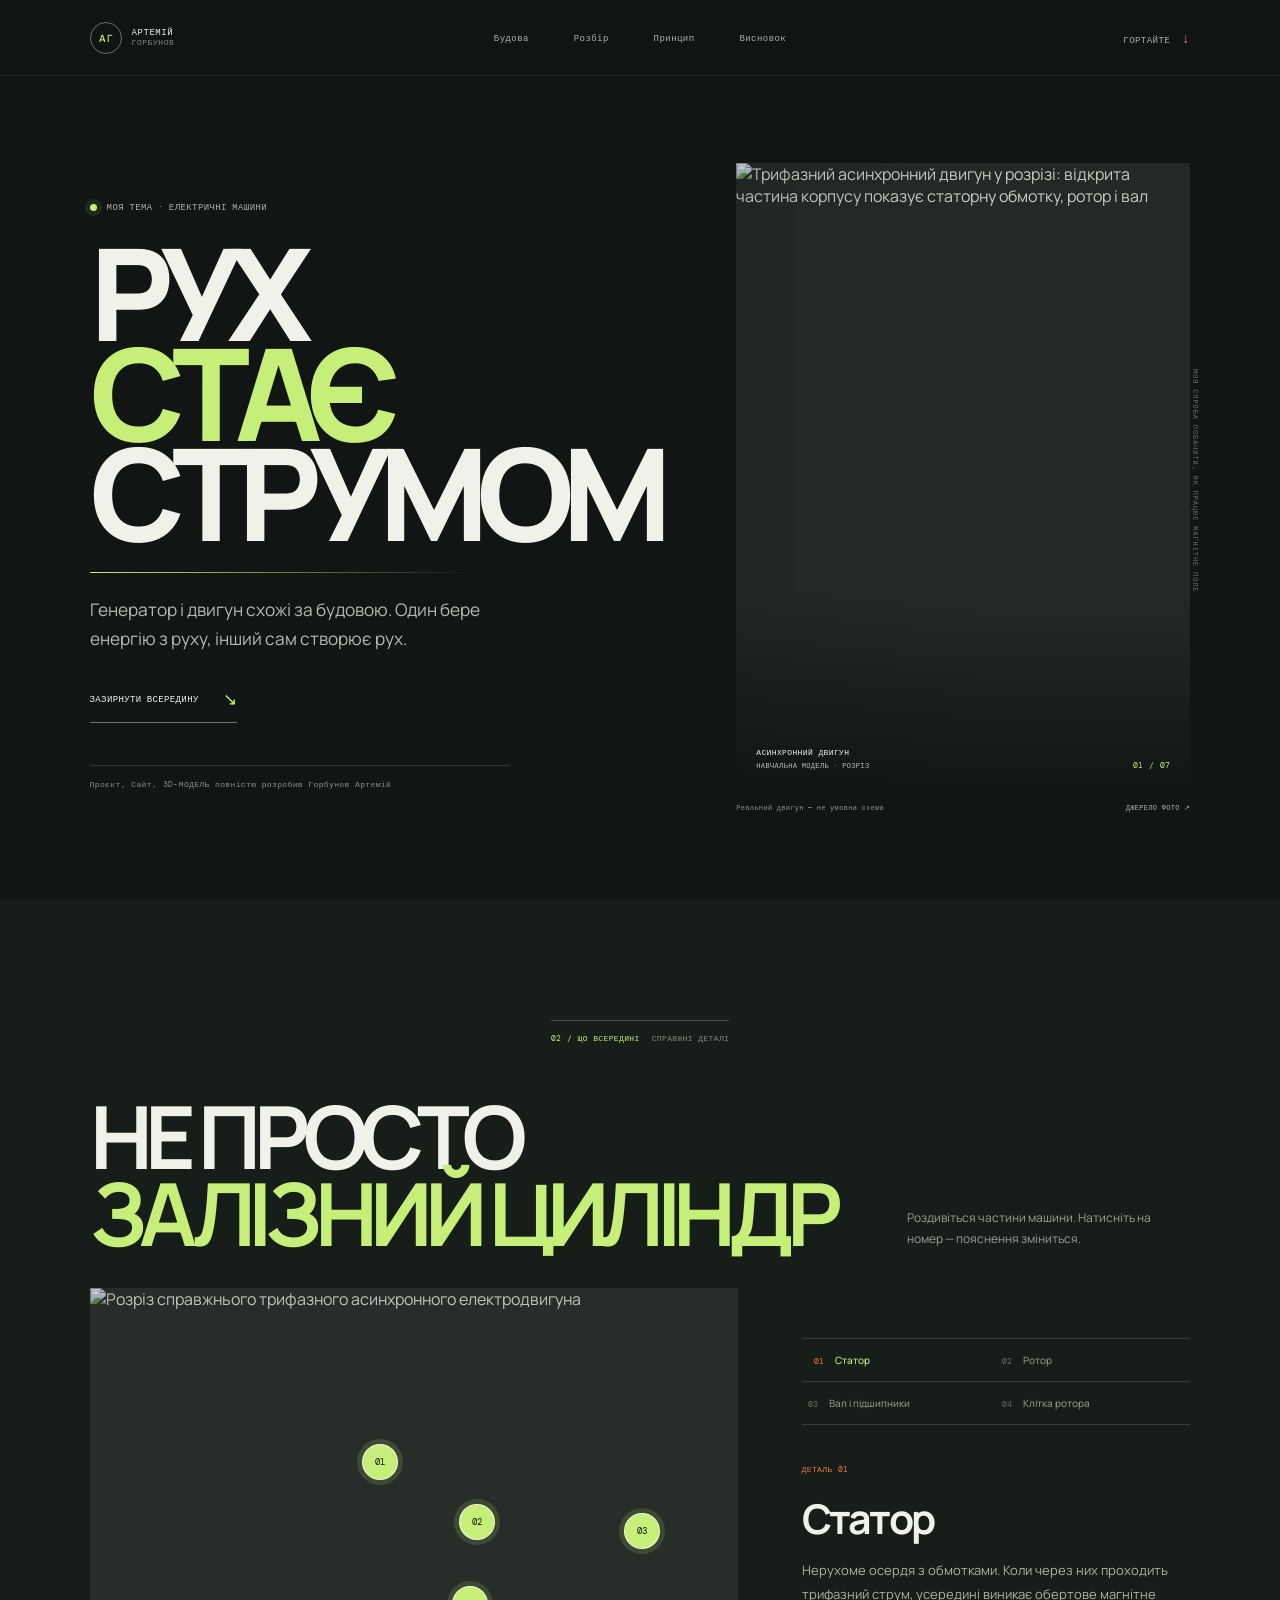
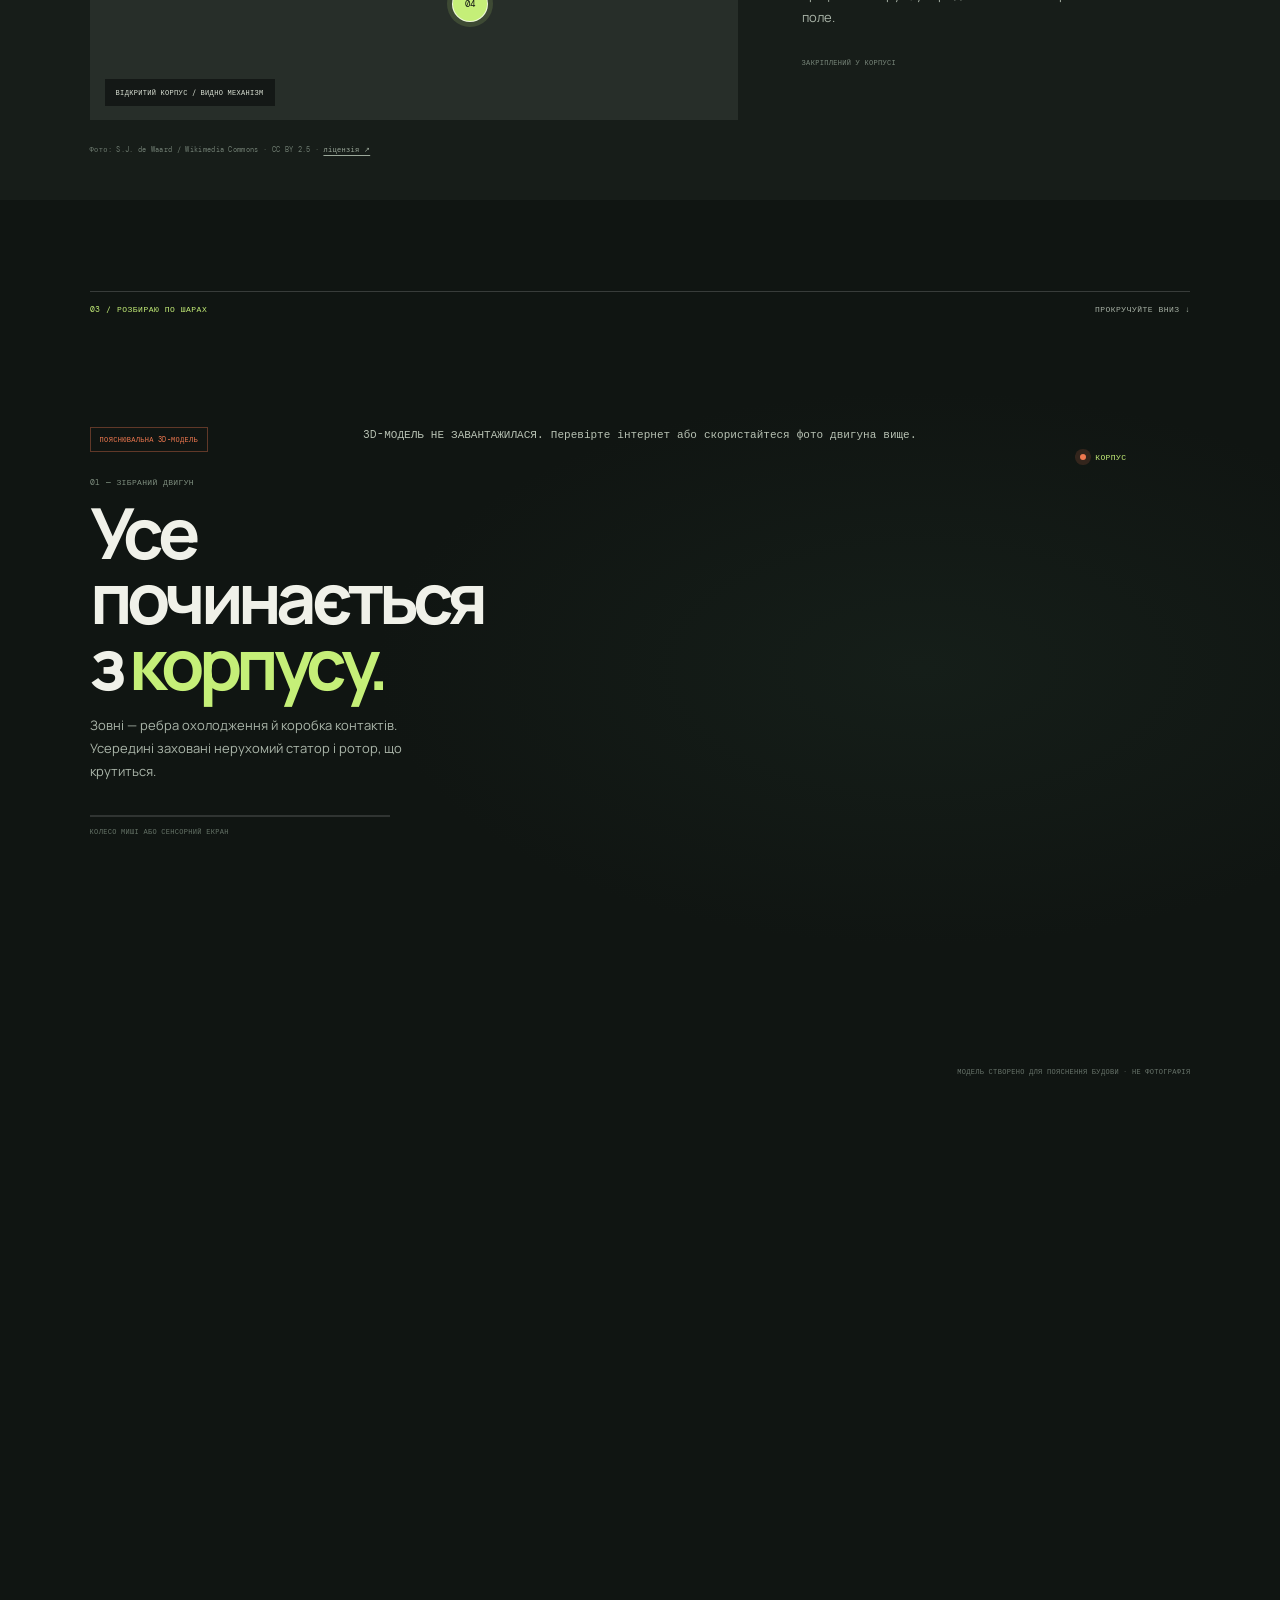
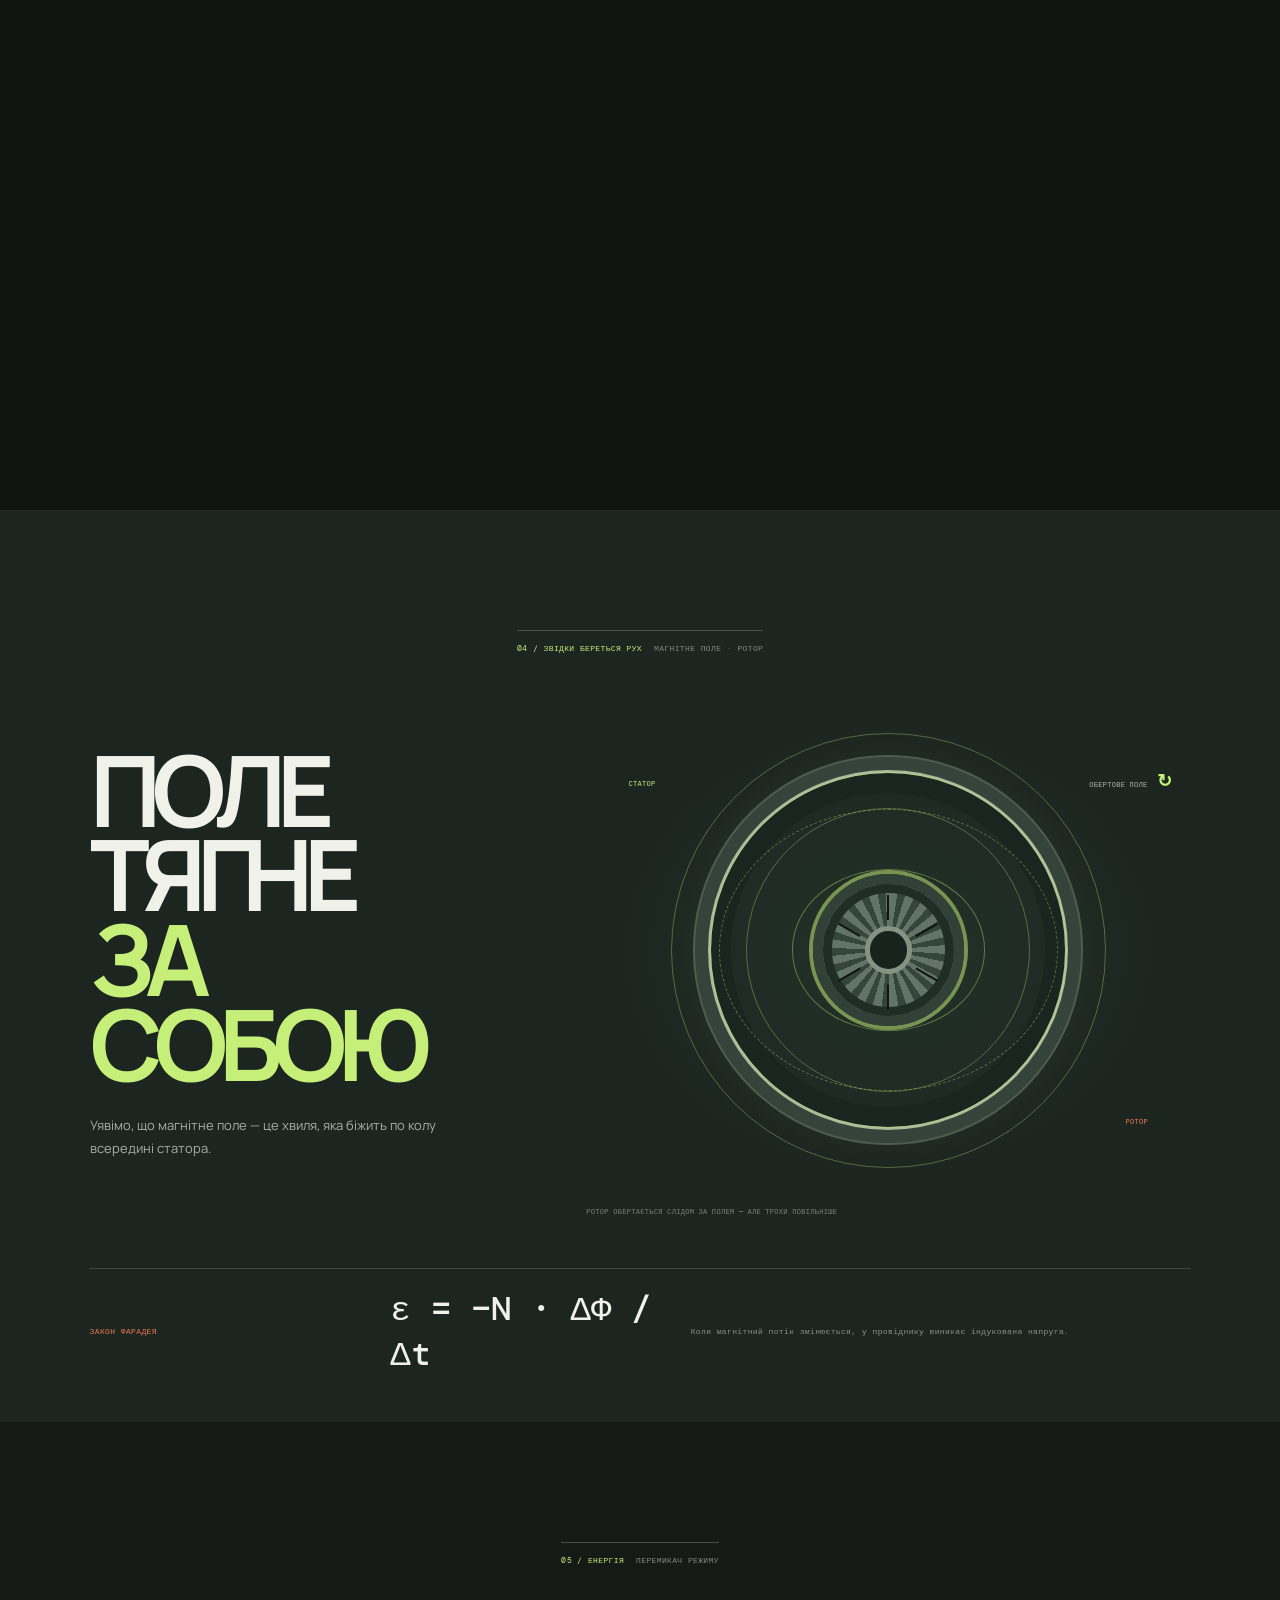
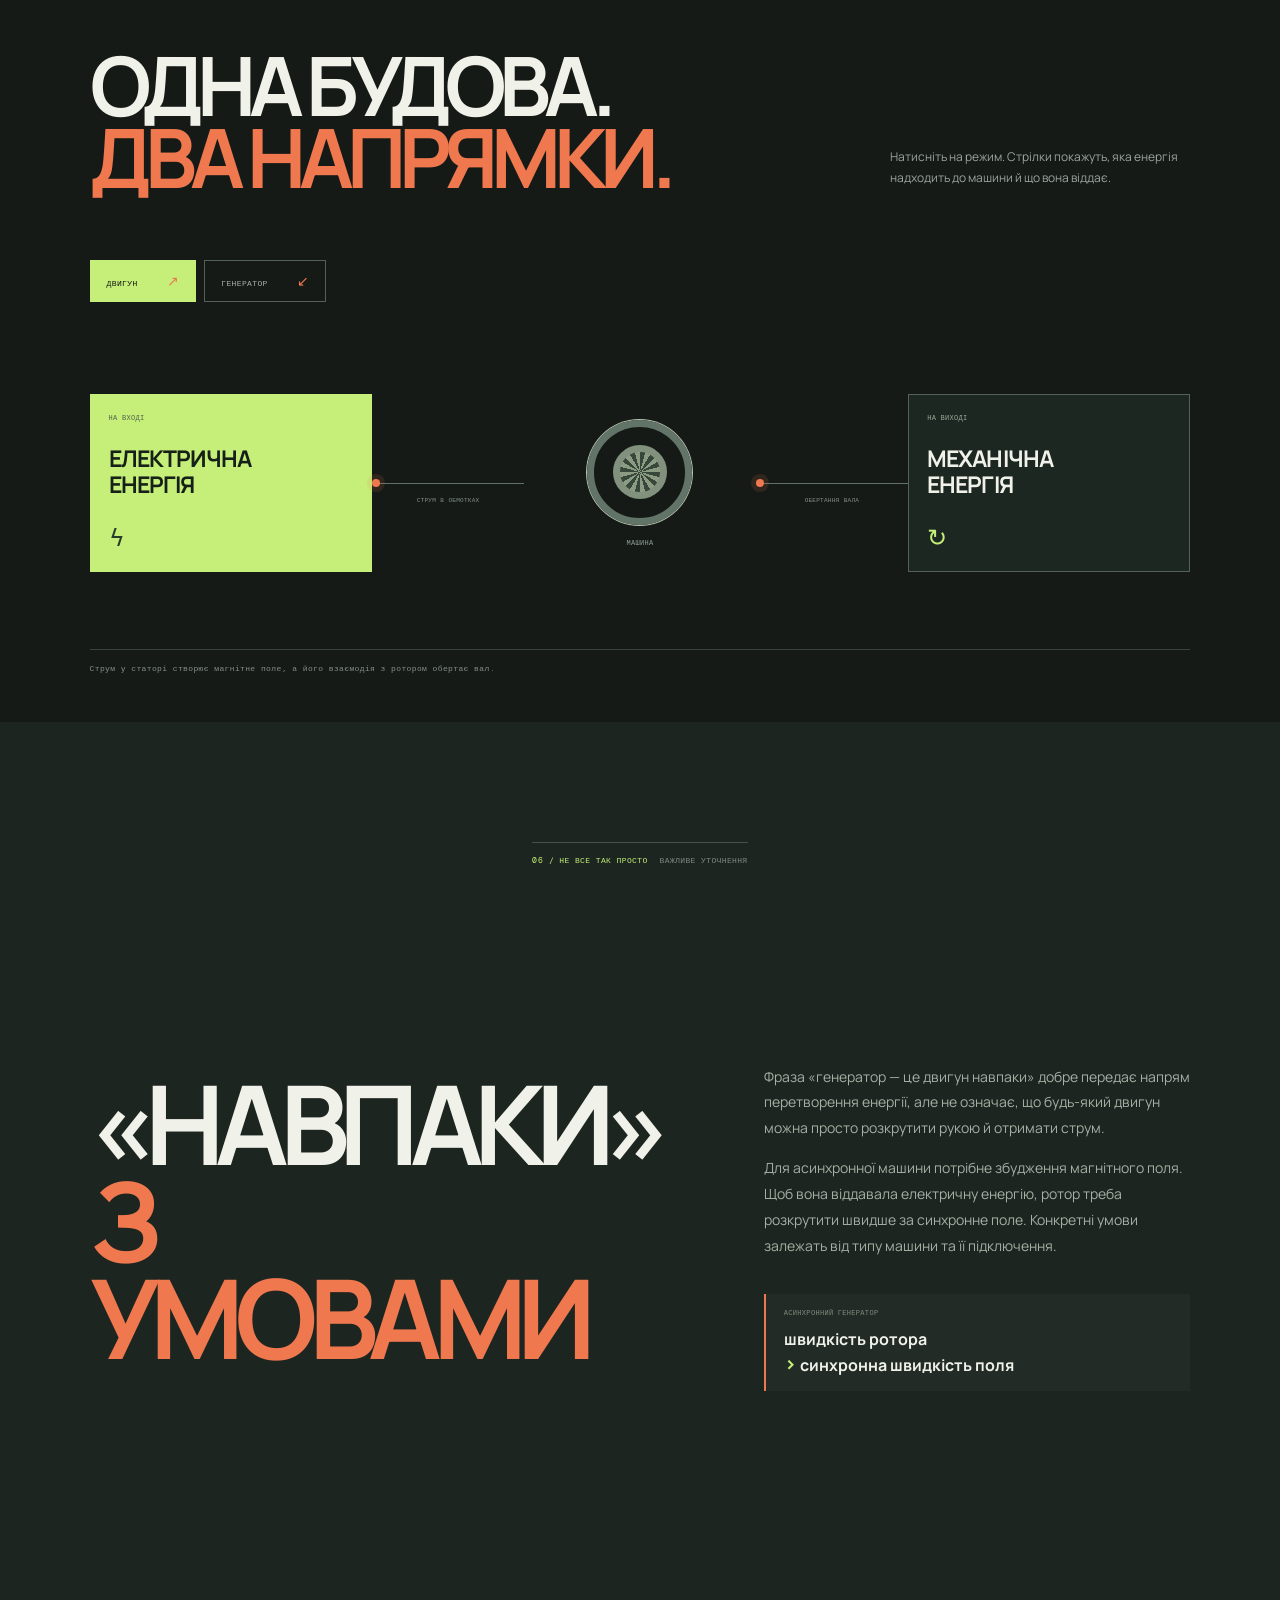
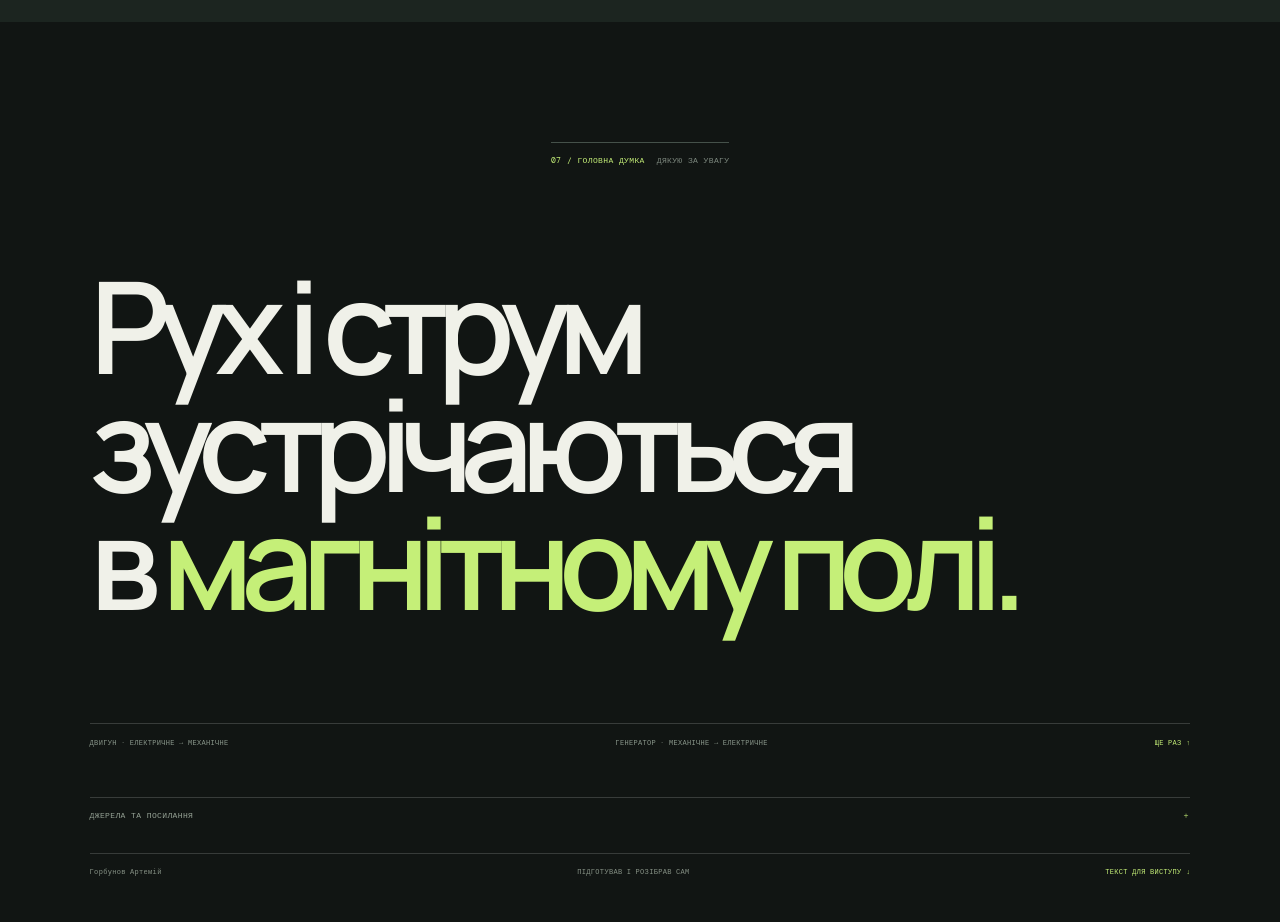
==== commit a1f2e47f: "Add files via upload" ====
--- a/index.html
+++ b/index.html
@@ -1,98 +1,411 @@
 <!doctype html>
 <html lang="uk">
-<head>
-  <meta charset="utf-8">
-  <meta name="viewport" content="width=device-width, initial-scale=1">
-  <meta name="theme-color" content="#111513">
-  <meta name="description" content="Мій візуальний розбір електродвигуна та генератора: справжня машина в розрізі, її будова й перетворення енергії.">
-  <title>Рух стає струмом — Горбунов Артемій</title>
-  <link rel="preconnect" href="https://fonts.googleapis.com">
-  <link rel="preconnect" href="https://fonts.gstatic.com" crossorigin>
-  <link href="https://fonts.googleapis.com/css2?family=DM+Mono:wght@400;500&family=Manrope:wght@400;500;600;700;800&display=swap" rel="stylesheet">
-  <link rel="stylesheet" href="css/style.css">
-  <link rel="stylesheet" href="css/visual-fallback.css">
-  <script defer src="https://cdn.jsdelivr.net/npm/three@0.160.0/build/three.min.js"></script>
-  <script defer src="https://cdn.jsdelivr.net/npm/gsap@3.12.5/dist/gsap.min.js"></script>
-  <script defer src="https://cdn.jsdelivr.net/npm/gsap@3.12.5/dist/ScrollTrigger.min.js"></script>
-  <script defer src="js/app.js"></script>
-</head>
-<body>
-  <a class="skip-link" href="#main">До змісту</a>
-  <div class="read-progress" aria-hidden="true"><span id="read-progress"></span></div>
-  <header class="site-header">
-    <a class="signature" href="#start"><span class="signature-mark">АГ</span><span>АРТЕМІЙ<br><small>ГОРБУНОВ</small></span></a>
-    <nav class="main-nav" aria-label="Навігація"><a href="#inside">Будова</a><a href="#exploded">Розбір</a><a href="#principle">Принцип</a><a href="#ending">Висновок</a></nav>
-    <a class="header-jump" href="#exploded">ГОРТАЙТЕ <span>↓</span></a>
-  </header>
-
-  <main id="main">
-    <section class="hero page-section" id="start">
-      <div class="hero-copy">
-        <p class="eyebrow"><span class="live-dot"></span> МОЯ ТЕМА · ЕЛЕКТРИЧНІ МАШИНИ</p>
-        <h1>РУХ<br><em>СТАЄ</em><br>СТРУМОМ</h1>
-        <div class="hero-rule"></div>
-        <p class="hero-lede">Генератор і двигун схожі за будовою. Один бере енергію з руху, інший сам створює рух.</p>
-        <a class="hero-cta" href="#inside"><span>Зазирнути всередину</span><b>↘</b></a>
-        <div class="hero-byline"><span>Горбунов Артемій</span><span>ФІЗИКА · 9 КЛАС</span></div>
-      </div>
-      <figure class="hero-photo">
-        <div class="hero-image-wrap"><img src="https://upload.wikimedia.org/wikipedia/commons/thumb/3/37/Cut-away_version_of_an_electric_motor_%281%29.JPG/1280px-Cut-away_version_of_an_electric_motor_%281%29.JPG" alt="Трифазний асинхронний двигун у розрізі: відкрита частина корпусу показує статорну обмотку, ротор і вал" fetchpriority="high"><span class="photo-scan"></span><span class="hero-photo-label">АСИНХРОННИЙ ДВИГУН<br><small>НАВЧАЛЬНА МОДЕЛЬ · РОЗРІЗ</small></span><span class="hero-corner">01 / 07</span></div>
-        <figcaption><span>Реальний двигун — не умовна схема</span><a href="https://commons.wikimedia.org/wiki/File:Cut-away_version_of_an_electric_motor_(1).JPG" target="_blank" rel="noreferrer">ДЖЕРЕЛО ФОТО ↗</a></figcaption>
-      </figure>
-      <span class="hero-vertical">МОЯ СПРОБА ПОБАЧИТИ, ЯК ПРАЦЮЄ МАГНІТНЕ ПОЛЕ</span>
-    </section>
-
-    <section class="inside page-section" id="inside">
-      <div class="section-top"><span>02 / ЩО ВСЕРЕДИНІ</span><span>СПРАВЖНІ ДЕТАЛІ</span></div>
-      <div class="inside-intro"><h2>НЕ ПРОСТО<br><em>ЗАЛІЗНИЙ ЦИЛІНДР</em></h2><p>Роздивіться частини машини. Натисніть на номер — пояснення зміниться.</p></div>
-      <div class="cutaway-layout">
-        <div class="cutaway-photo"><img src="https://upload.wikimedia.org/wikipedia/commons/thumb/3/37/Cut-away_version_of_an_electric_motor_%281%29.JPG/1280px-Cut-away_version_of_an_electric_motor_%281%29.JPG" alt="Розріз справжнього трифазного асинхронного електродвигуна" loading="lazy">
-          <button class="photo-point point-stator" data-part="stator" aria-label="Пояснити статор">01</button><button class="photo-point point-rotor" data-part="rotor" aria-label="Пояснити ротор">02</button><button class="photo-point point-shaft" data-part="shaft" aria-label="Пояснити вал">03</button><button class="photo-point point-cage" data-part="cage" aria-label="Пояснити клітку ротора">04</button><span class="cutaway-stamp">ВІДКРИТИЙ КОРПУС / ВИДНО МЕХАНІЗМ</span>
-        </div>
-        <div class="part-story"><div class="part-tabs" role="tablist" aria-label="Деталі двигуна"><button class="part-tab active" role="tab" aria-selected="true" data-part="stator"><span>01</span> Статор</button><button class="part-tab" role="tab" aria-selected="false" data-part="rotor"><span>02</span> Ротор</button><button class="part-tab" role="tab" aria-selected="false" data-part="shaft"><span>03</span> Вал і підшипники</button><button class="part-tab" role="tab" aria-selected="false" data-part="cage"><span>04</span> Клітка ротора</button></div>
-          <article class="part-description" aria-live="polite"><span id="part-number">ДЕТАЛЬ 01</span><h3 id="part-title">Статор</h3><p id="part-copy">Нерухоме осердя з обмотками. Коли через них проходить трифазний струм, усередині виникає обертове магнітне поле.</p><small id="part-note">ЗАКРІПЛЕНИЙ У КОРПУСІ</small></article>
-        </div>
-      </div>
-      <p class="photo-attribution">Фото: S.J. de Waard / Wikimedia Commons · CC BY 2.5 · <a href="https://creativecommons.org/licenses/by/2.5/" target="_blank" rel="noreferrer">ліцензія ↗</a></p>
-    </section>
-
-    <section class="exploded-scroll" id="exploded" aria-label="Прокручуйте, щоб побачити двигун у розібраному вигляді">
-      <div class="exploded-sticky">
-        <canvas id="motor-canvas" aria-label="Тривимірна пояснювальна модель двигуна: деталі розходяться під час прокручування"></canvas>
-        <div class="exploded-top"><span>03 / РОЗБИРАЮ ПО ШАРАХ</span><span>ПРОКРУЧУЙТЕ ВНИЗ ↓</span></div>
-        <div class="exploded-copy"><span class="model-tag">ПОЯСНЮВАЛЬНА 3D-МОДЕЛЬ</span><p class="part-counter" id="exploded-count">01 — ЗІБРАНИЙ ДВИГУН</p><h2 id="exploded-title">Усе починається<br>з <em>корпусу.</em></h2><p id="exploded-text">Зовні — ребра охолодження й коробка контактів. Усередині заховані нерухомий статор і ротор, що крутиться.</p><div class="exploded-progress"><span id="exploded-progress"></span></div><div class="exploded-hint">КОЛЕСО МИШІ АБО СЕНСОРНИЙ ЕКРАН</div></div>
-        <div class="model-label" id="model-label"><i></i><span>КОРПУС</span></div>
-        <div class="model-credit">МОДЕЛЬ СТВОРЕНО ДЛЯ ПОЯСНЕННЯ БУДОВИ · НЕ ФОТОГРАФІЯ</div>
-        <div class="webgl-fallback" id="webgl-fallback">3D-МОДЕЛЬ НЕ ЗАВАНТАЖИЛАСЯ. Перевірте інтернет або скористайтеся фото двигуна вище.</div>
-      </div>
-    </section>
-
-    <section class="principle page-section" id="principle">
-      <div class="section-top"><span>04 / ЗВІДКИ БЕРЕТЬСЯ РУХ</span><span>МАГНІТНЕ ПОЛЕ · РОТОР</span></div>
-      <div class="principle-grid"><div class="principle-title"><h2>ПОЛЕ<br>ТЯГНЕ<br><em>ЗА СОБОЮ</em></h2><p>Уявімо, що магнітне поле — це хвиля, яка біжить по колу всередині статора.</p></div><div class="principle-visual"><div class="magnetic-stage"><div class="magnetic-orbit orbit-a"></div><div class="magnetic-orbit orbit-b"></div><div class="magnetic-orbit orbit-c"></div><div class="stator-bands"></div><div class="rotor-disc"><i></i><i></i><i></i><i></i><i></i><i></i></div><span class="field-arrow">ОБЕРТОВЕ ПОЛЕ <b>↻</b></span><span class="field-label">СТАТОР</span><span class="rotor-label">РОТОР</span></div><p class="visual-caption">РОТОР ОБЕРТАЄТЬСЯ СЛІДОМ ЗА ПОЛЕМ — АЛЕ ТРОХИ ПОВІЛЬНІШЕ</p></div></div>
-      <div class="law-strip"><span>ЗАКОН ФАРАДЕЯ</span><strong>ε = −N · ΔΦ / Δt</strong><p>Коли магнітний потік змінюється, у провіднику виникає індукована напруга.</p></div>
-    </section>
-
-    <section class="energy page-section" id="energy">
-      <div class="section-top"><span>05 / ЕНЕРГІЯ</span><span>ПЕРЕМИКАЧ РЕЖИМУ</span></div>
-      <div class="energy-head"><h2>ОДНА БУДОВА.<br><em>ДВА НАПРЯМКИ.</em></h2><p>Натисніть на режим. Стрілки покажуть, яка енергія надходить до машини й що вона віддає.</p></div>
-      <div class="mode-switch" role="group" aria-label="Оберіть режим"><button class="mode-button active" data-mode="motor" aria-pressed="true">ДВИГУН <span>↗</span></button><button class="mode-button" data-mode="generator" aria-pressed="false">ГЕНЕРАТОР <span>↙</span></button></div>
-      <div class="energy-diagram" data-mode="motor"><div class="energy-node input-node"><span>НА ВХОДІ</span><strong id="input-energy">ЕЛЕКТРИЧНА<br>ЕНЕРГІЯ</strong><b id="input-icon">ϟ</b></div><div class="energy-flow"><i></i><small id="input-flow-label">СТРУМ В ОБМОТКАХ</small></div><div class="machine-node"><div class="machine-ring"><div class="machine-rotor"></div></div><span>МАШИНА</span></div><div class="energy-flow"><i></i><small id="output-flow-label">ОБЕРТАННЯ ВАЛА</small></div><div class="energy-node output-node"><span>НА ВИХОДІ</span><strong id="output-energy">МЕХАНІЧНА<br>ЕНЕРГІЯ</strong><b id="output-icon">↻</b></div></div>
-      <p class="energy-note" id="energy-note">Струм у статорі створює магнітне поле, а його взаємодія з ротором обертає вал.</p>
-    </section>
-
-    <section class="conditions page-section" id="conditions">
-      <div class="section-top"><span>06 / НЕ ВСЕ ТАК ПРОСТО</span><span>ВАЖЛИВЕ УТОЧНЕННЯ</span></div>
-      <div class="conditions-grid"><h2>«НАВПАКИ»<br><em>З УМОВАМИ</em></h2><div><p>Фраза «генератор — це двигун навпаки» добре передає напрям перетворення енергії, але не означає, що будь-який двигун можна просто розкрутити рукою й отримати струм.</p><p>Для асинхронної машини потрібне збудження магнітного поля. Щоб вона віддавала електричну енергію, ротор треба розкрутити швидше за синхронне поле. Конкретні умови залежать від типу машини та її підключення.</p><div class="condition-callout"><span>АСИНХРОННИЙ ГЕНЕРАТОР</span><strong>швидкість ротора<br><b>&gt;</b> синхронна швидкість поля</strong></div></div></div>
-    </section>
-
-    <section class="ending page-section" id="ending">
-      <div class="section-top"><span>07 / ГОЛОВНА ДУМКА</span><span>ДЯКУЮ ЗА УВАГУ</span></div>
-      <p class="ending-statement">Рух і струм<br>зустрічаються<br>в <em>магнітному полі.</em></p>
-      <div class="ending-bottom"><span>ДВИГУН · ЕЛЕКТРИЧНЕ → МЕХАНІЧНЕ</span><span>ГЕНЕРАТОР · МЕХАНІЧНЕ → ЕЛЕКТРИЧНЕ</span><a href="#start">ЩЕ РАЗ ↑</a></div>
-      <div class="source-drawer"><details><summary>ДЖЕРЕЛА ТА ПОСИЛАННЯ</summary><div class="source-links"><a href="https://commons.wikimedia.org/wiki/File:Cut-away_version_of_an_electric_motor_(1).JPG" target="_blank" rel="noreferrer">Фото двигуна · S.J. de Waard · Wikimedia Commons ↗</a><a href="https://uahistory.co/pidruchniki/zasekina-physics-9-class-2022-deep-level-reissue/20.php" target="_blank" rel="noreferrer">Підручник фізики 9 клас · електромагнітна індукція ↗</a><a href="https://elprivod.nmu.org.ua/ua/entrant/electricmotor.php" target="_blank" rel="noreferrer">НТУ «Дніпровська політехніка» · електродвигун ↗</a><a href="https://rn.k.com.ua/114218" target="_blank" rel="noreferrer">QR-адреса з навчального аркуша ↗</a></div></details></div>
-      <footer><span>Горбунов Артемій</span><span>ПІДГОТУВАВ І РОЗІБРАВ САМ</span><a href="Текст-для-захисту.txt" download>ТЕКСТ ДЛЯ ВИСТУПУ ↓</a></footer>
-    </section>
-  </main>
-</body>
+  <head>
+    <meta charset="utf-8" />
+    <meta name="viewport" content="width=device-width, initial-scale=1" />
+    <meta name="theme-color" content="#111513" />
+    <meta
+      name="description"
+      content="Мій візуальний розбір електродвигуна та генератора: справжня машина в розрізі, її будова й перетворення енергії."
+    />
+    <title>Рух стає струмом — Горбунов Артемій</title>
+    <link rel="preconnect" href="https://fonts.googleapis.com" />
+    <link rel="preconnect" href="https://fonts.gstatic.com" crossorigin />
+    <link
+      href="https://fonts.googleapis.com/css2?family=DM+Mono:wght@400;500&family=Manrope:wght@400;500;600;700;800&display=swap"
+      rel="stylesheet"
+    />
+    <link rel="stylesheet" href="css/style.css" />
+    <link rel="stylesheet" href="css/visual-fallback.css" />
+    <script
+      defer
+      src="https://cdn.jsdelivr.net/npm/three@0.160.0/build/three.min.js"
+    ></script>
+    <script
+      defer
+      src="https://cdn.jsdelivr.net/npm/gsap@3.12.5/dist/gsap.min.js"
+    ></script>
+    <script
+      defer
+      src="https://cdn.jsdelivr.net/npm/gsap@3.12.5/dist/ScrollTrigger.min.js"
+    ></script>
+    <script defer src="js/app.js"></script>
+  </head>
+  <body>
+    <a class="skip-link" href="#main">До змісту</a>
+    <div class="read-progress" aria-hidden="true">
+      <span id="read-progress"></span>
+    </div>
+    <header class="site-header">
+      <a class="signature" href="#start"
+        ><span class="signature-mark">АГ</span
+        ><span>АРТЕМІЙ<br /><small>ГОРБУНОВ</small></span></a
+      >
+      <nav class="main-nav" aria-label="Навігація">
+        <a href="#inside">Будова</a><a href="#exploded">Розбір</a
+        ><a href="#principle">Принцип</a><a href="#ending">Висновок</a>
+      </nav>
+      <a class="header-jump" href="#exploded">ГОРТАЙТЕ <span>↓</span></a>
+    </header>
+
+    <main id="main">
+      <section class="hero page-section" id="start">
+        <div class="hero-copy">
+          <p class="eyebrow">
+            <span class="live-dot"></span> МОЯ ТЕМА · ЕЛЕКТРИЧНІ МАШИНИ
+          </p>
+          <h1>РУХ<br /><em>СТАЄ</em><br />СТРУМОМ</h1>
+          <div class="hero-rule"></div>
+          <p class="hero-lede">
+            Генератор і двигун схожі за будовою. Один бере енергію з руху, інший
+            сам створює рух.
+          </p>
+          <a class="hero-cta" href="#inside"
+            ><span>Зазирнути всередину</span><b>↘</b></a
+          >
+          <div class="hero-byline">
+            <span
+              >Проєкт, Сайт, 3D-МОДЕЛЬ повністю розробив Горбунов Артемій</span
+            ><span></span>
+          </div>
+        </div>
+        <figure class="hero-photo">
+          <div class="hero-image-wrap">
+            <img
+              src="https://upload.wikimedia.org/wikipedia/commons/thumb/3/37/Cut-away_version_of_an_electric_motor_%281%29.JPG/1280px-Cut-away_version_of_an_electric_motor_%281%29.JPG"
+              alt="Трифазний асинхронний двигун у розрізі: відкрита частина корпусу показує статорну обмотку, ротор і вал"
+              fetchpriority="high"
+            /><span class="photo-scan"></span
+            ><span class="hero-photo-label"
+              >АСИНХРОННИЙ ДВИГУН<br /><small
+                >НАВЧАЛЬНА МОДЕЛЬ · РОЗРІЗ</small
+              ></span
+            ><span class="hero-corner">01 / 07</span>
+          </div>
+          <figcaption>
+            <span>Реальний двигун — не умовна схема</span
+            ><a
+              href="https://commons.wikimedia.org/wiki/File:Cut-away_version_of_an_electric_motor_(1).JPG"
+              target="_blank"
+              rel="noreferrer"
+              >ДЖЕРЕЛО ФОТО ↗</a
+            >
+          </figcaption>
+        </figure>
+        <span class="hero-vertical"
+          >МОЯ СПРОБА ПОБАЧИТИ, ЯК ПРАЦЮЄ МАГНІТНЕ ПОЛЕ</span
+        >
+      </section>
+
+      <section class="inside page-section" id="inside">
+        <div class="section-top">
+          <span>02 / ЩО ВСЕРЕДИНІ</span><span>СПРАВЖНІ ДЕТАЛІ</span>
+        </div>
+        <div class="inside-intro">
+          <h2>НЕ ПРОСТО<br /><em>ЗАЛІЗНИЙ ЦИЛІНДР</em></h2>
+          <p>
+            Роздивіться частини машини. Натисніть на номер — пояснення
+            зміниться.
+          </p>
+        </div>
+        <div class="cutaway-layout">
+          <div class="cutaway-photo">
+            <img
+              src="https://upload.wikimedia.org/wikipedia/commons/thumb/3/37/Cut-away_version_of_an_electric_motor_%281%29.JPG/1280px-Cut-away_version_of_an_electric_motor_%281%29.JPG"
+              alt="Розріз справжнього трифазного асинхронного електродвигуна"
+              loading="lazy"
+            />
+            <button
+              class="photo-point point-stator"
+              data-part="stator"
+              aria-label="Пояснити статор"
+            >
+              01</button
+            ><button
+              class="photo-point point-rotor"
+              data-part="rotor"
+              aria-label="Пояснити ротор"
+            >
+              02</button
+            ><button
+              class="photo-point point-shaft"
+              data-part="shaft"
+              aria-label="Пояснити вал"
+            >
+              03</button
+            ><button
+              class="photo-point point-cage"
+              data-part="cage"
+              aria-label="Пояснити клітку ротора"
+            >
+              04</button
+            ><span class="cutaway-stamp"
+              >ВІДКРИТИЙ КОРПУС / ВИДНО МЕХАНІЗМ</span
+            >
+          </div>
+          <div class="part-story">
+            <div class="part-tabs" role="tablist" aria-label="Деталі двигуна">
+              <button
+                class="part-tab active"
+                role="tab"
+                aria-selected="true"
+                data-part="stator"
+              >
+                <span>01</span> Статор</button
+              ><button
+                class="part-tab"
+                role="tab"
+                aria-selected="false"
+                data-part="rotor"
+              >
+                <span>02</span> Ротор</button
+              ><button
+                class="part-tab"
+                role="tab"
+                aria-selected="false"
+                data-part="shaft"
+              >
+                <span>03</span> Вал і підшипники</button
+              ><button
+                class="part-tab"
+                role="tab"
+                aria-selected="false"
+                data-part="cage"
+              >
+                <span>04</span> Клітка ротора
+              </button>
+            </div>
+            <article class="part-description" aria-live="polite">
+              <span id="part-number">ДЕТАЛЬ 01</span>
+              <h3 id="part-title">Статор</h3>
+              <p id="part-copy">
+                Нерухоме осердя з обмотками. Коли через них проходить трифазний
+                струм, усередині виникає обертове магнітне поле.
+              </p>
+              <small id="part-note">ЗАКРІПЛЕНИЙ У КОРПУСІ</small>
+            </article>
+          </div>
+        </div>
+        <p class="photo-attribution">
+          Фото: S.J. de Waard / Wikimedia Commons · CC BY 2.5 ·
+          <a
+            href="https://creativecommons.org/licenses/by/2.5/"
+            target="_blank"
+            rel="noreferrer"
+            >ліцензія ↗</a
+          >
+        </p>
+      </section>
+
+      <section
+        class="exploded-scroll"
+        id="exploded"
+        aria-label="Прокручуйте, щоб побачити двигун у розібраному вигляді"
+      >
+        <div class="exploded-sticky">
+          <canvas
+            id="motor-canvas"
+            aria-label="Тривимірна пояснювальна модель двигуна: деталі розходяться під час прокручування"
+          ></canvas>
+          <div class="exploded-top">
+            <span>03 / РОЗБИРАЮ ПО ШАРАХ</span><span>ПРОКРУЧУЙТЕ ВНИЗ ↓</span>
+          </div>
+          <div class="exploded-copy">
+            <span class="model-tag">ПОЯСНЮВАЛЬНА 3D-МОДЕЛЬ</span>
+            <p class="part-counter" id="exploded-count">01 — ЗІБРАНИЙ ДВИГУН</p>
+            <h2 id="exploded-title">
+              Усе починається<br />з <em>корпусу.</em>
+            </h2>
+            <p id="exploded-text">
+              Зовні — ребра охолодження й коробка контактів. Усередині заховані
+              нерухомий статор і ротор, що крутиться.
+            </p>
+            <div class="exploded-progress">
+              <span id="exploded-progress"></span>
+            </div>
+            <div class="exploded-hint">КОЛЕСО МИШІ АБО СЕНСОРНИЙ ЕКРАН</div>
+          </div>
+          <div class="model-label" id="model-label">
+            <i></i><span>КОРПУС</span>
+          </div>
+          <div class="model-credit">
+            МОДЕЛЬ СТВОРЕНО ДЛЯ ПОЯСНЕННЯ БУДОВИ · НЕ ФОТОГРАФІЯ
+          </div>
+          <div class="webgl-fallback" id="webgl-fallback">
+            3D-МОДЕЛЬ НЕ ЗАВАНТАЖИЛАСЯ. Перевірте інтернет або скористайтеся
+            фото двигуна вище.
+          </div>
+        </div>
+      </section>
+
+      <section class="principle page-section" id="principle">
+        <div class="section-top">
+          <span>04 / ЗВІДКИ БЕРЕТЬСЯ РУХ</span
+          ><span>МАГНІТНЕ ПОЛЕ · РОТОР</span>
+        </div>
+        <div class="principle-grid">
+          <div class="principle-title">
+            <h2>ПОЛЕ<br />ТЯГНЕ<br /><em>ЗА СОБОЮ</em></h2>
+            <p>
+              Уявімо, що магнітне поле — це хвиля, яка біжить по колу всередині
+              статора.
+            </p>
+          </div>
+          <div class="principle-visual">
+            <div class="magnetic-stage">
+              <div class="magnetic-orbit orbit-a"></div>
+              <div class="magnetic-orbit orbit-b"></div>
+              <div class="magnetic-orbit orbit-c"></div>
+              <div class="stator-bands"></div>
+              <div class="rotor-disc">
+                <i></i><i></i><i></i><i></i><i></i><i></i>
+              </div>
+              <span class="field-arrow">ОБЕРТОВЕ ПОЛЕ <b>↻</b></span
+              ><span class="field-label">СТАТОР</span
+              ><span class="rotor-label">РОТОР</span>
+            </div>
+            <p class="visual-caption">
+              РОТОР ОБЕРТАЄТЬСЯ СЛІДОМ ЗА ПОЛЕМ — АЛЕ ТРОХИ ПОВІЛЬНІШЕ
+            </p>
+          </div>
+        </div>
+        <div class="law-strip">
+          <span>ЗАКОН ФАРАДЕЯ</span><strong>ε = −N · ΔΦ / Δt</strong>
+          <p>
+            Коли магнітний потік змінюється, у провіднику виникає індукована
+            напруга.
+          </p>
+        </div>
+      </section>
+
+      <section class="energy page-section" id="energy">
+        <div class="section-top">
+          <span>05 / ЕНЕРГІЯ</span><span>ПЕРЕМИКАЧ РЕЖИМУ</span>
+        </div>
+        <div class="energy-head">
+          <h2>ОДНА БУДОВА.<br /><em>ДВА НАПРЯМКИ.</em></h2>
+          <p>
+            Натисніть на режим. Стрілки покажуть, яка енергія надходить до
+            машини й що вона віддає.
+          </p>
+        </div>
+        <div class="mode-switch" role="group" aria-label="Оберіть режим">
+          <button
+            class="mode-button active"
+            data-mode="motor"
+            aria-pressed="true"
+          >
+            ДВИГУН <span>↗</span></button
+          ><button
+            class="mode-button"
+            data-mode="generator"
+            aria-pressed="false"
+          >
+            ГЕНЕРАТОР <span>↙</span>
+          </button>
+        </div>
+        <div class="energy-diagram" data-mode="motor">
+          <div class="energy-node input-node">
+            <span>НА ВХОДІ</span
+            ><strong id="input-energy">ЕЛЕКТРИЧНА<br />ЕНЕРГІЯ</strong
+            ><b id="input-icon">ϟ</b>
+          </div>
+          <div class="energy-flow">
+            <i></i><small id="input-flow-label">СТРУМ В ОБМОТКАХ</small>
+          </div>
+          <div class="machine-node">
+            <div class="machine-ring"><div class="machine-rotor"></div></div>
+            <span>МАШИНА</span>
+          </div>
+          <div class="energy-flow">
+            <i></i><small id="output-flow-label">ОБЕРТАННЯ ВАЛА</small>
+          </div>
+          <div class="energy-node output-node">
+            <span>НА ВИХОДІ</span
+            ><strong id="output-energy">МЕХАНІЧНА<br />ЕНЕРГІЯ</strong
+            ><b id="output-icon">↻</b>
+          </div>
+        </div>
+        <p class="energy-note" id="energy-note">
+          Струм у статорі створює магнітне поле, а його взаємодія з ротором
+          обертає вал.
+        </p>
+      </section>
+
+      <section class="conditions page-section" id="conditions">
+        <div class="section-top">
+          <span>06 / НЕ ВСЕ ТАК ПРОСТО</span><span>ВАЖЛИВЕ УТОЧНЕННЯ</span>
+        </div>
+        <div class="conditions-grid">
+          <h2>«НАВПАКИ»<br /><em>З УМОВАМИ</em></h2>
+          <div>
+            <p>
+              Фраза «генератор — це двигун навпаки» добре передає напрям
+              перетворення енергії, але не означає, що будь-який двигун можна
+              просто розкрутити рукою й отримати струм.
+            </p>
+            <p>
+              Для асинхронної машини потрібне збудження магнітного поля. Щоб
+              вона віддавала електричну енергію, ротор треба розкрутити швидше
+              за синхронне поле. Конкретні умови залежать від типу машини та її
+              підключення.
+            </p>
+            <div class="condition-callout">
+              <span>АСИНХРОННИЙ ГЕНЕРАТОР</span
+              ><strong
+                >швидкість ротора<br /><b>&gt;</b> синхронна швидкість
+                поля</strong
+              >
+            </div>
+          </div>
+        </div>
+      </section>
+
+      <section class="ending page-section" id="ending">
+        <div class="section-top">
+          <span>07 / ГОЛОВНА ДУМКА</span><span>ДЯКУЮ ЗА УВАГУ</span>
+        </div>
+        <p class="ending-statement">
+          Рух і струм<br />зустрічаються<br />в <em>магнітному полі.</em>
+        </p>
+        <div class="ending-bottom">
+          <span>ДВИГУН · ЕЛЕКТРИЧНЕ → МЕХАНІЧНЕ</span
+          ><span>ГЕНЕРАТОР · МЕХАНІЧНЕ → ЕЛЕКТРИЧНЕ</span
+          ><a href="#start">ЩЕ РАЗ ↑</a>
+        </div>
+        <div class="source-drawer">
+          <details>
+            <summary>ДЖЕРЕЛА ТА ПОСИЛАННЯ</summary>
+            <div class="source-links">
+              <a
+                href="https://commons.wikimedia.org/wiki/File:Cut-away_version_of_an_electric_motor_(1).JPG"
+                target="_blank"
+                rel="noreferrer"
+                >Фото двигуна · S.J. de Waard · Wikimedia Commons ↗</a
+              ><a
+                href="https://uahistory.co/pidruchniki/zasekina-physics-9-class-2022-deep-level-reissue/20.php"
+                target="_blank"
+                rel="noreferrer"
+                >Підручник фізики 9 клас · електромагнітна індукція ↗</a
+              ><a
+                href="https://elprivod.nmu.org.ua/ua/entrant/electricmotor.php"
+                target="_blank"
+                rel="noreferrer"
+                >НТУ «Дніпровська політехніка» · електродвигун ↗</a
+              ><a
+                href="https://rn.k.com.ua/114218"
+                target="_blank"
+                rel="noreferrer"
+                >QR-адреса з навчального аркуша ↗</a
+              >
+            </div>
+          </details>
+        </div>
+        <footer>
+          <span>Горбунов Артемій</span><span>ПІДГОТУВАВ І РОЗІБРАВ САМ</span
+          ><a href="Текст-для-захисту.txt" download>ТЕКСТ ДЛЯ ВИСТУПУ ↓</a>
+        </footer>
+      </section>
+    </main>
+  </body>
 </html>
